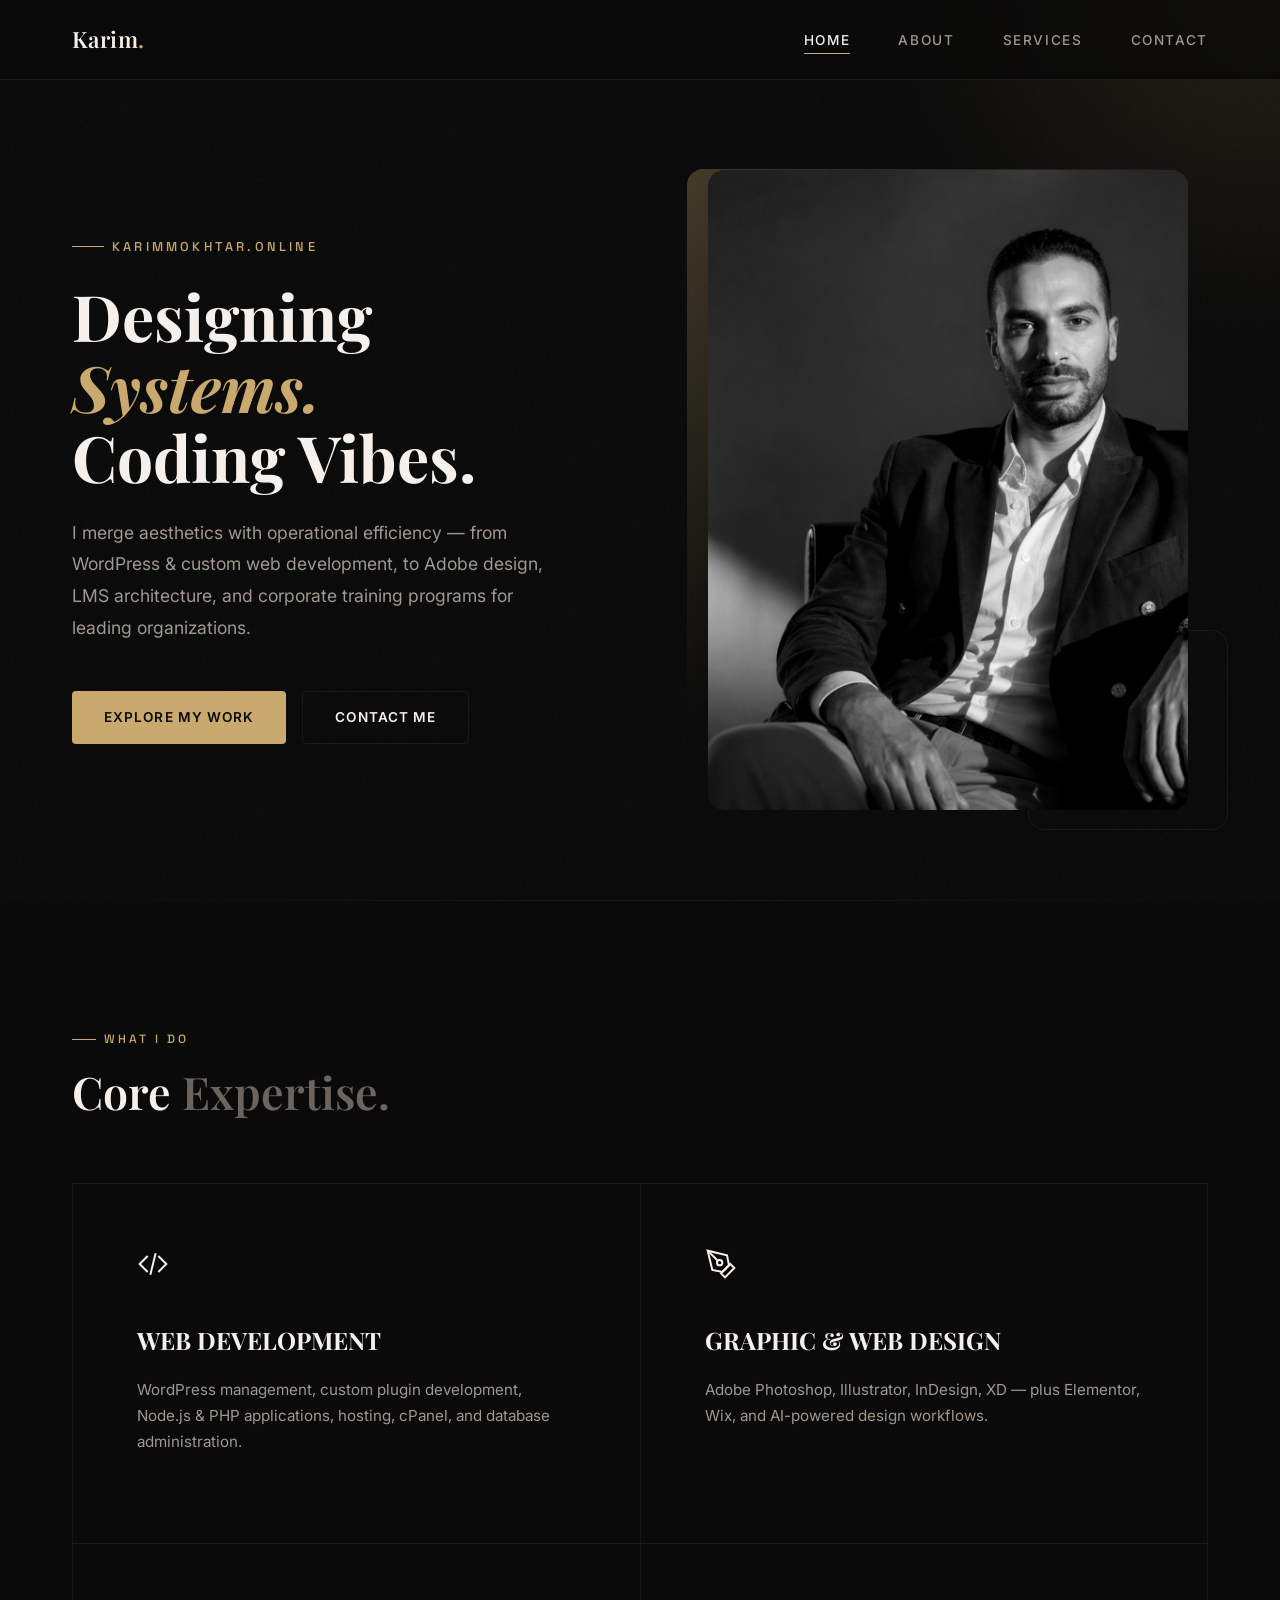
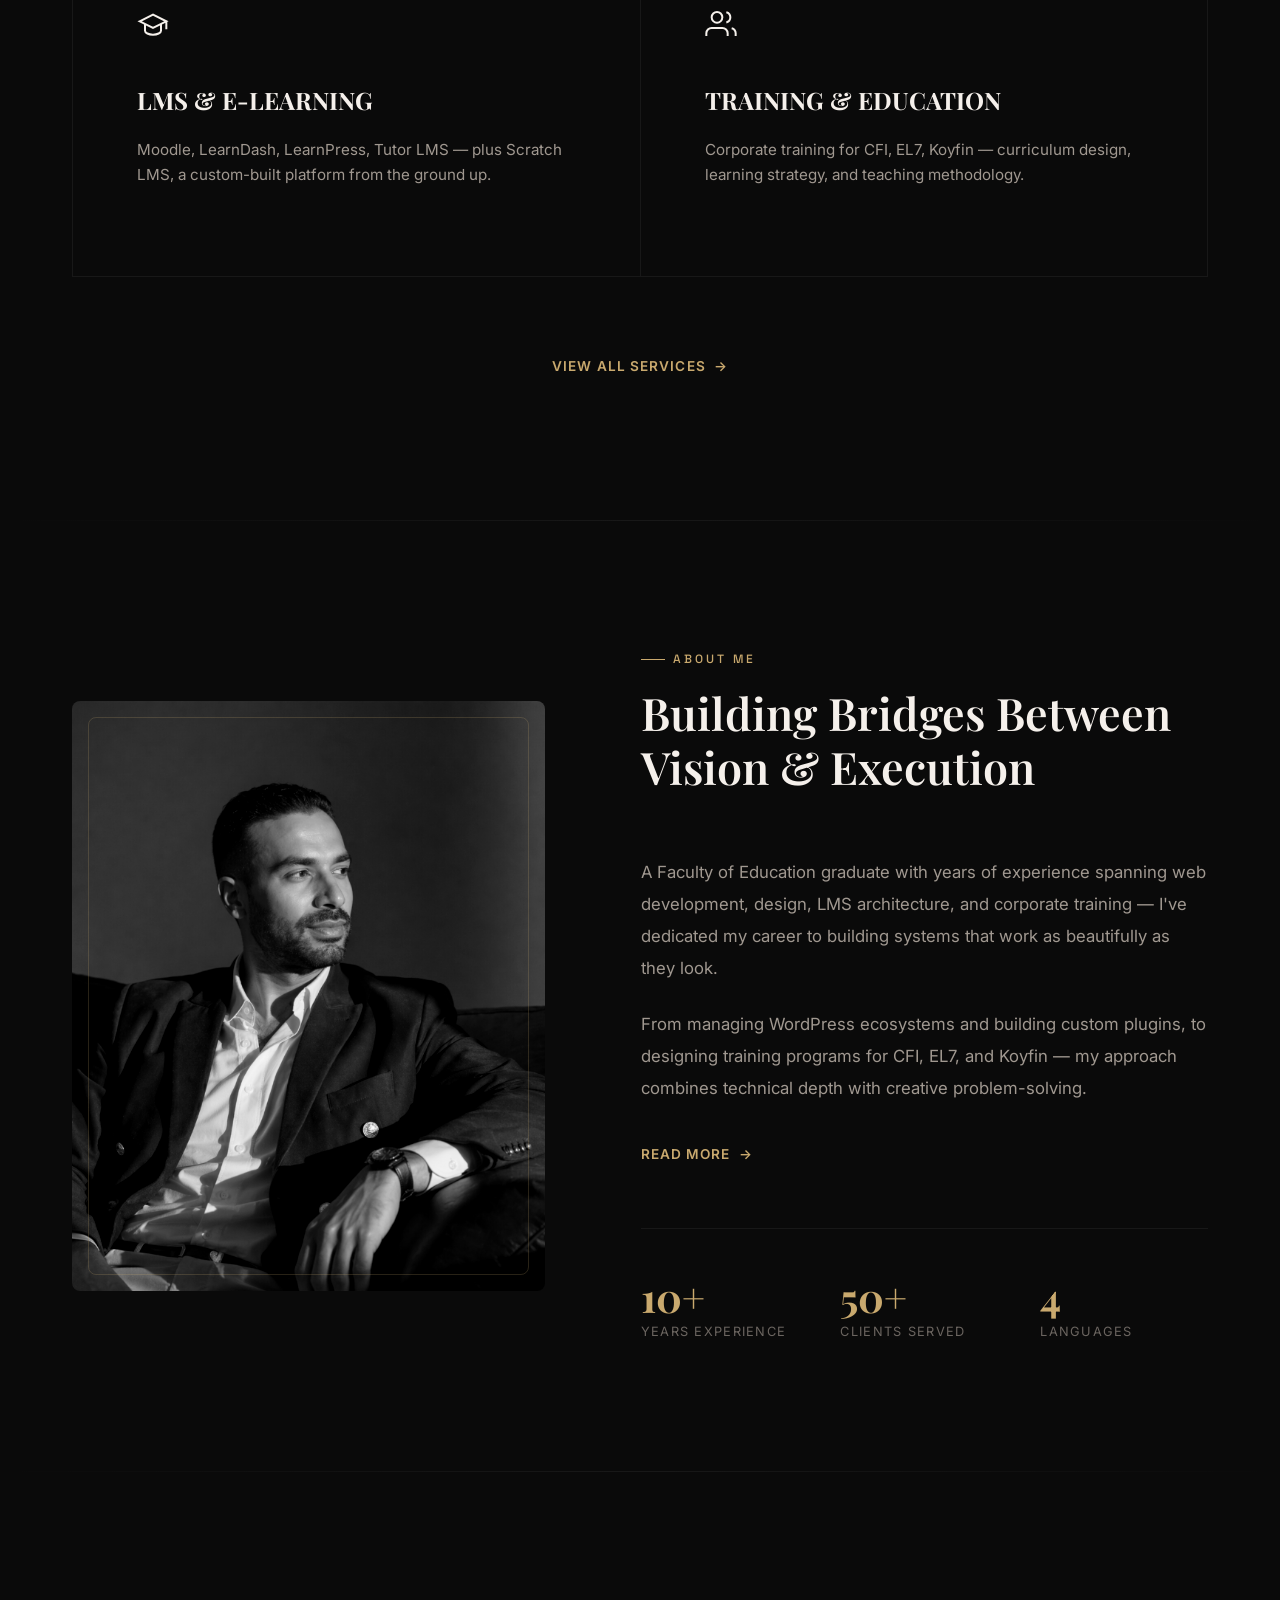
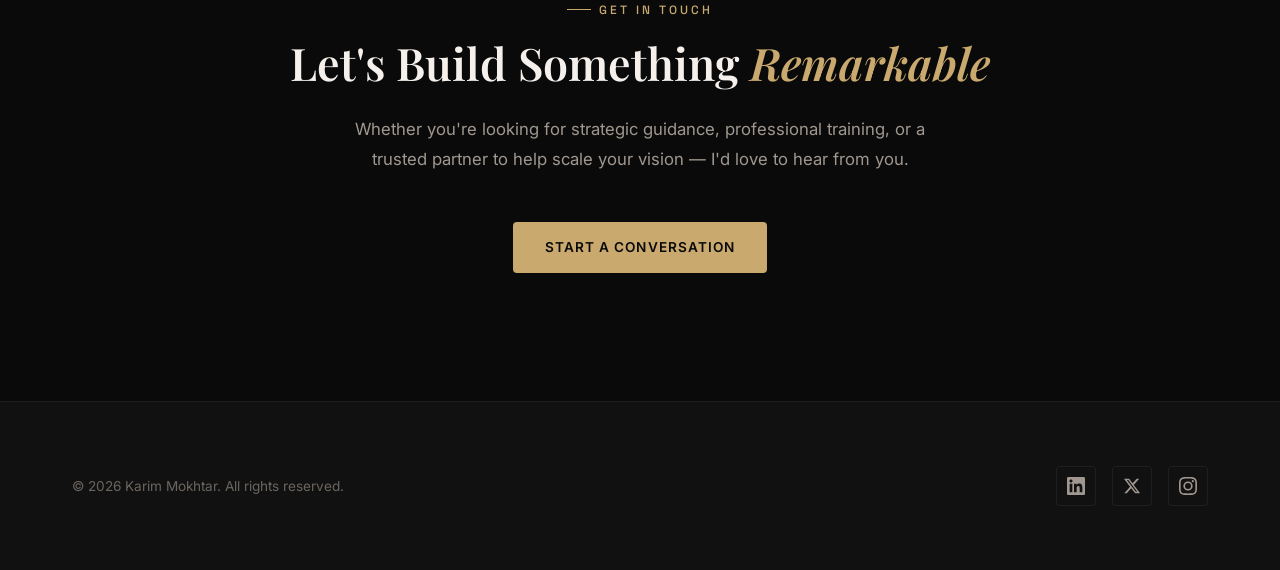
==== index.html @ b2649682 "feat: Initial site launch — karimmokhtar.online - Homepage with hero, expertise grid, about preview," ====
<!DOCTYPE html>
<html lang="en">
<head>
  <meta charset="UTF-8">
  <meta name="viewport" content="width=device-width, initial-scale=1.0">
  <title>Karim Mokhtar — Consultant & Strategist</title>
  <meta name="description" content="Karim Mokhtar — Consultant, strategist, and entrepreneur helping businesses achieve excellence through strategic advisory and professional training.">
  <meta name="author" content="Karim Mokhtar">
  <meta property="og:title" content="Karim Mokhtar — Consultant & Strategist">
  <meta property="og:description" content="Strategic advisory, consulting, and professional training for modern businesses.">
  <meta property="og:type" content="website">
  <meta property="og:url" content="https://karimmokhtar.online">
  <link rel="canonical" href="https://karimmokhtar.online">
  <link rel="stylesheet" href="assets/css/style.css">
  <link rel="icon" type="image/svg+xml" href="data:image/svg+xml,<svg xmlns='http://www.w3.org/2000/svg' viewBox='0 0 100 100'><text y='.9em' font-size='90'>K</text></svg>">
</head>
<body>
  <!-- ============ HEADER ============ -->
  <header class="site-header" id="site-header">
    <div class="header-inner">
      <a href="index.html" class="logo">Karim<span>.</span></a>
      <nav>
        <ul class="nav-links" id="nav-links">
          <li><a href="index.html" class="active">Home</a></li>
          <li><a href="about.html">About</a></li>
          <li><a href="services.html">Services</a></li>
          <li><a href="contact.html">Contact</a></li>
        </ul>
      </nav>
      <button class="menu-toggle" id="menu-toggle" aria-label="Toggle menu">
        <span></span><span></span><span></span>
      </button>
    </div>
  </header>

  <!-- ============ HERO ============ -->
  <section class="hero section--flush" id="hero">
    <div class="container">
      <div class="hero-grid">
        <div class="hero-content">
          <span class="hero-label">karimmokhtar.online</span>
          <h1 class="hero-title">
            Designing <span class="highlight">Systems.</span><br>
            Coding Vibes.
          </h1>
          <p class="hero-subtitle">
            I merge aesthetics with operational efficiency — from WordPress & custom web development, to Adobe design, LMS architecture, and corporate training programs for leading organizations.
          </p>
          <div class="hero-cta">
            <a href="services.html" class="btn btn--primary">Explore My Work</a>
            <a href="contact.html" class="btn btn--outline">Contact Me</a>
          </div>
        </div>
        <div class="hero-image-wrapper">
          <img src="assets/images/karim-hero.jpg" alt="Karim Mokhtar" class="hero-image" loading="eager">
        </div>
      </div>
    </div>
  </section>

  <!-- ============ SERVICES PREVIEW ============ -->
  <div class="section-divider"></div>
  <section class="section" id="services-preview">
    <div class="container">
      <div class="section-header reveal">
        <span class="section-label">What I Do</span>
        <h2 class="section-title">Core <span style="color: var(--color-text-muted);">Expertise.</span></h2>
      </div>
      <div class="services-detail-grid reveal">
        <div class="service-detail-card">
          <div class="svc-icon">
            <svg width="32" height="32" viewBox="0 0 24 24" fill="none" stroke="currentColor" stroke-width="1.5"><polyline points="16 18 22 12 16 6"/><polyline points="8 6 2 12 8 18"/><line x1="14" y1="4" x2="10" y2="20"/></svg>
          </div>
          <h3>Web Development</h3>
          <p>WordPress management, custom plugin development, Node.js & PHP applications, hosting, cPanel, and database administration.</p>
        </div>
        <div class="service-detail-card">
          <div class="svc-icon">
            <svg width="32" height="32" viewBox="0 0 24 24" fill="none" stroke="currentColor" stroke-width="1.5"><path d="M12 19l7-7 3 3-7 7-3-3z"/><path d="M18 13l-1.5-7.5L2 2l3.5 14.5L13 18l5-5z"/><path d="M2 2l7.586 7.586"/><circle cx="11" cy="11" r="2"/></svg>
          </div>
          <h3>Graphic & Web Design</h3>
          <p>Adobe Photoshop, Illustrator, InDesign, XD — plus Elementor, Wix, and AI-powered design workflows.</p>
        </div>
        <div class="service-detail-card">
          <div class="svc-icon">
            <svg width="32" height="32" viewBox="0 0 24 24" fill="none" stroke="currentColor" stroke-width="1.5"><path d="M22 10v6M2 10l10-5 10 5-10 5z"/><path d="M6 12v5c0 1.657 2.686 3 6 3s6-1.343 6-3v-5"/></svg>
          </div>
          <h3>LMS & E-Learning</h3>
          <p>Moodle, LearnDash, LearnPress, Tutor LMS — plus Scratch LMS, a custom-built platform from the ground up.</p>
        </div>
        <div class="service-detail-card">
          <div class="svc-icon">
            <svg width="32" height="32" viewBox="0 0 24 24" fill="none" stroke="currentColor" stroke-width="1.5"><path d="M17 21v-2a4 4 0 0 0-4-4H5a4 4 0 0 0-4 4v2"/><circle cx="9" cy="7" r="4"/><path d="M23 21v-2a4 4 0 0 0-3-3.87M16 3.13a4 4 0 0 1 0 7.75"/></svg>
          </div>
          <h3>Training & Education</h3>
          <p>Corporate training for CFI, EL7, Koyfin — curriculum design, learning strategy, and teaching methodology.</p>
        </div>
      </div>
      <div style="text-align: center; margin-top: var(--space-3xl);">
        <a href="services.html" class="btn btn--ghost">View All Services <span class="arrow">→</span></a>
      </div>
    </div>
  </section>

  <!-- ============ ABOUT PREVIEW ============ -->
  <div class="section-divider"></div>
  <section class="section" id="about-preview">
    <div class="container">
      <div class="about-grid">
        <div class="about-image-wrapper reveal">
          <img src="assets/images/karim-about.png" alt="Karim Mokhtar" class="about-image" loading="lazy">
        </div>
        <div class="about-text reveal">
          <div class="section-header">
            <span class="section-label">About Me</span>
            <h2 class="section-title">Building Bridges Between Vision & Execution</h2>
          </div>
          <p>A Faculty of Education graduate with years of experience spanning web development, design, LMS architecture, and corporate training — I've dedicated my career to building systems that work as beautifully as they look.</p>
          <p>From managing WordPress ecosystems and building custom plugins, to designing training programs for CFI, EL7, and Koyfin — my approach combines technical depth with creative problem-solving.</p>
          <a href="about.html" class="btn btn--ghost">Read More <span class="arrow">→</span></a>
          <div class="about-stats">
            <div class="stat-item">
              <div class="stat-number">10+</div>
              <div class="stat-text">Years Experience</div>
            </div>
            <div class="stat-item">
              <div class="stat-number">50+</div>
              <div class="stat-text">Clients Served</div>
            </div>
            <div class="stat-item">
              <div class="stat-number">4</div>
              <div class="stat-text">Languages</div>
            </div>
          </div>
        </div>
      </div>
    </div>
  </section>

  <!-- ============ CTA SECTION ============ -->
  <div class="section-divider"></div>
  <section class="section" id="cta-section" style="text-align: center;">
    <div class="container container--narrow reveal">
      <span class="section-label" style="justify-content: center;">Get in Touch</span>
      <h2 class="section-title" style="margin-bottom: var(--space-lg);">Let's Build Something <span style="color: var(--color-accent); font-style: italic;">Remarkable</span></h2>
      <p class="section-desc" style="margin: 0 auto var(--space-2xl);">Whether you're looking for strategic guidance, professional training, or a trusted partner to help scale your vision — I'd love to hear from you.</p>
      <a href="contact.html" class="btn btn--primary">Start a Conversation</a>
    </div>
  </section>

  <!-- ============ FOOTER ============ -->
  <footer class="site-footer">
    <div class="container">
      <div class="footer-inner">
        <div class="footer-copy">
          &copy; 2026 Karim Mokhtar. All rights reserved.
        </div>
        <div class="footer-socials">
          <a href="#" class="social-link" aria-label="LinkedIn">
            <svg width="18" height="18" viewBox="0 0 24 24" fill="currentColor"><path d="M20.447 20.452h-3.554v-5.569c0-1.328-.027-3.037-1.852-3.037-1.853 0-2.136 1.445-2.136 2.939v5.667H9.351V9h3.414v1.561h.046c.477-.9 1.637-1.85 3.37-1.85 3.601 0 4.267 2.37 4.267 5.455v6.286zM5.337 7.433c-1.144 0-2.063-.926-2.063-2.065 0-1.138.92-2.063 2.063-2.063 1.14 0 2.064.925 2.064 2.063 0 1.139-.925 2.065-2.064 2.065zm1.782 13.019H3.555V9h3.564v11.452zM22.225 0H1.771C.792 0 0 .774 0 1.729v20.542C0 23.227.792 24 1.771 24h20.451C23.2 24 24 23.227 24 22.271V1.729C24 .774 23.2 0 22.222 0h.003z"/></svg>
          </a>
          <a href="#" class="social-link" aria-label="Twitter">
            <svg width="18" height="18" viewBox="0 0 24 24" fill="currentColor"><path d="M18.244 2.25h3.308l-7.227 8.26 8.502 11.24H16.17l-5.214-6.817L4.99 21.75H1.68l7.73-8.835L1.254 2.25H8.08l4.713 6.231zm-1.161 17.52h1.833L7.084 4.126H5.117z"/></svg>
          </a>
          <a href="#" class="social-link" aria-label="Instagram">
            <svg width="18" height="18" viewBox="0 0 24 24" fill="currentColor"><path d="M12 2.163c3.204 0 3.584.012 4.85.07 3.252.148 4.771 1.691 4.919 4.919.058 1.265.069 1.645.069 4.849 0 3.205-.012 3.584-.069 4.849-.149 3.225-1.664 4.771-4.919 4.919-1.266.058-1.644.07-4.85.07-3.204 0-3.584-.012-4.849-.07-3.26-.149-4.771-1.699-4.919-4.92-.058-1.265-.07-1.644-.07-4.849 0-3.204.013-3.583.07-4.849.149-3.227 1.664-4.771 4.919-4.919 1.266-.057 1.645-.069 4.849-.069zM12 0C8.741 0 8.333.014 7.053.072 2.695.272.273 2.69.073 7.052.014 8.333 0 8.741 0 12c0 3.259.014 3.668.072 4.948.2 4.358 2.618 6.78 6.98 6.98C8.333 23.986 8.741 24 12 24c3.259 0 3.668-.014 4.948-.072 4.354-.2 6.782-2.618 6.979-6.98.059-1.28.073-1.689.073-4.948 0-3.259-.014-3.667-.072-4.947-.196-4.354-2.617-6.78-6.979-6.98C15.668.014 15.259 0 12 0zm0 5.838a6.162 6.162 0 100 12.324 6.162 6.162 0 000-12.324zM12 16a4 4 0 110-8 4 4 0 010 8zm6.406-11.845a1.44 1.44 0 100 2.881 1.44 1.44 0 000-2.881z"/></svg>
          </a>
        </div>
      </div>
    </div>
  </footer>

  <script src="assets/js/main.js"></script>
</body>
</html>
---- assets/css/style.css ----
/* ============================================
   KARIM MOKHTAR — Personal Brand Design System
   ============================================ */

@import url('https://fonts.googleapis.com/css2?family=Playfair+Display:ital,wght@0,400;0,500;0,600;0,700;1,400;1,500&family=Inter:wght@300;400;500;600;700&family=Space+Grotesk:wght@300;400;500;600;700&display=swap');

/* --- CSS Custom Properties --- */
:root {
  /* Colors */
  --color-bg-primary: #0a0a0a;
  --color-bg-secondary: #111111;
  --color-bg-tertiary: #1a1a1a;
  --color-bg-card: rgba(255, 255, 255, 0.03);
  --color-bg-card-hover: rgba(255, 255, 255, 0.06);
  --color-surface: #141414;

  --color-text-primary: #f5f0eb;
  --color-text-secondary: #a09890;
  --color-text-muted: #6b6560;
  --color-text-accent: #c9a96e;

  --color-accent: #c9a96e;
  --color-accent-light: #dfc291;
  --color-accent-dark: #a8884d;
  --color-accent-glow: rgba(201, 169, 110, 0.15);

  --color-border: rgba(255, 255, 255, 0.06);
  --color-border-hover: rgba(201, 169, 110, 0.3);
  --color-divider: rgba(255, 255, 255, 0.04);

  /* Typography */
  --font-display: 'Playfair Display', Georgia, serif;
  --font-body: 'Inter', -apple-system, sans-serif;
  --font-mono: 'Space Grotesk', monospace;

  /* Spacing */
  --space-xs: 0.25rem;
  --space-sm: 0.5rem;
  --space-md: 1rem;
  --space-lg: 1.5rem;
  --space-xl: 2rem;
  --space-2xl: 3rem;
  --space-3xl: 4rem;
  --space-4xl: 6rem;
  --space-5xl: 8rem;

  /* Layout */
  --max-width: 1200px;
  --max-width-narrow: 800px;
  --header-height: 80px;

  /* Effects */
  --radius-sm: 4px;
  --radius-md: 8px;
  --radius-lg: 16px;
  --radius-xl: 24px;

  --shadow-sm: 0 2px 8px rgba(0,0,0,0.3);
  --shadow-md: 0 4px 24px rgba(0,0,0,0.4);
  --shadow-lg: 0 8px 48px rgba(0,0,0,0.5);
  --shadow-glow: 0 0 40px rgba(201, 169, 110, 0.08);

  --transition-fast: 0.2s cubic-bezier(0.4, 0, 0.2, 1);
  --transition-base: 0.3s cubic-bezier(0.4, 0, 0.2, 1);
  --transition-slow: 0.5s cubic-bezier(0.4, 0, 0.2, 1);
  --transition-spring: 0.6s cubic-bezier(0.34, 1.56, 0.64, 1);
}

/* --- Reset & Base --- */
*, *::before, *::after {
  margin: 0; padding: 0;
  box-sizing: border-box;
}

html {
  scroll-behavior: smooth;
  font-size: 16px;
  -webkit-font-smoothing: antialiased;
  -moz-osx-font-smoothing: grayscale;
}

body {
  font-family: var(--font-body);
  background-color: var(--color-bg-primary);
  color: var(--color-text-primary);
  line-height: 1.7;
  overflow-x: hidden;
}

::selection {
  background: var(--color-accent);
  color: var(--color-bg-primary);
}

a {
  color: var(--color-text-accent);
  text-decoration: none;
  transition: color var(--transition-fast);
}
a:hover { color: var(--color-accent-light); }

img { max-width: 100%; display: block; }

/* --- Utility Classes --- */
.container {
  width: 100%;
  max-width: var(--max-width);
  margin: 0 auto;
  padding: 0 var(--space-xl);
}

.container--narrow {
  max-width: var(--max-width-narrow);
}

.section {
  padding: var(--space-5xl) 0;
  position: relative;
}

.section--flush { padding: 0; }

.text-accent { color: var(--color-text-accent); }
.text-muted { color: var(--color-text-muted); }
.text-secondary { color: var(--color-text-secondary); }

/* --- Background Noise Texture --- */
body::before {
  content: '';
  position: fixed;
  inset: 0;
  background-image: url("data:image/svg+xml,%3Csvg viewBox='0 0 256 256' xmlns='http://www.w3.org/2000/svg'%3E%3Cfilter id='noise'%3E%3CfeTurbulence type='fractalNoise' baseFrequency='0.9' numOctaves='4' stitchTiles='stitch'/%3E%3C/filter%3E%3Crect width='100%25' height='100%25' filter='url(%23noise)' opacity='0.02'/%3E%3C/svg%3E");
  pointer-events: none;
  z-index: 0;
}

/* --- Header / Navigation --- */
.site-header {
  position: fixed;
  top: 0; left: 0; right: 0;
  height: var(--header-height);
  z-index: 1000;
  backdrop-filter: blur(20px) saturate(180%);
  -webkit-backdrop-filter: blur(20px) saturate(180%);
  background: rgba(10, 10, 10, 0.85);
  border-bottom: 1px solid var(--color-border);
  transition: all var(--transition-base);
}

.site-header.scrolled {
  background: rgba(10, 10, 10, 0.95);
  box-shadow: var(--shadow-sm);
}

.header-inner {
  display: flex;
  align-items: center;
  justify-content: space-between;
  height: 100%;
  max-width: var(--max-width);
  margin: 0 auto;
  padding: 0 var(--space-xl);
}

.logo {
  font-family: var(--font-display);
  font-size: 1.4rem;
  font-weight: 600;
  color: var(--color-text-primary);
  letter-spacing: 0.02em;
  transition: color var(--transition-fast);
}
.logo span { color: var(--color-accent); }
.logo:hover { color: var(--color-accent-light); }

.nav-links {
  display: flex;
  align-items: center;
  gap: var(--space-2xl);
  list-style: none;
}

.nav-links a {
  font-family: var(--font-body);
  font-size: 0.85rem;
  font-weight: 500;
  color: var(--color-text-secondary);
  text-transform: uppercase;
  letter-spacing: 0.12em;
  position: relative;
  padding: var(--space-xs) 0;
  transition: color var(--transition-fast);
}

.nav-links a::after {
  content: '';
  position: absolute;
  bottom: -2px; left: 0;
  width: 0; height: 1px;
  background: var(--color-accent);
  transition: width var(--transition-base);
}

.nav-links a:hover,
.nav-links a.active {
  color: var(--color-text-primary);
}
.nav-links a:hover::after,
.nav-links a.active::after {
  width: 100%;
}

/* Mobile Menu Toggle */
.menu-toggle {
  display: none;
  flex-direction: column;
  gap: 5px;
  background: none;
  border: none;
  cursor: pointer;
  padding: 4px;
  z-index: 1001;
}
.menu-toggle span {
  display: block;
  width: 24px; height: 2px;
  background: var(--color-text-primary);
  transition: all var(--transition-base);
}
.menu-toggle.active span:nth-child(1) {
  transform: rotate(45deg) translate(5px, 5px);
}
.menu-toggle.active span:nth-child(2) { opacity: 0; }
.menu-toggle.active span:nth-child(3) {
  transform: rotate(-45deg) translate(5px, -5px);
}

/* --- Hero Section --- */
.hero {
  min-height: 100vh;
  display: flex;
  align-items: center;
  padding-top: var(--header-height);
  position: relative;
  overflow: hidden;
}

.hero::before {
  content: '';
  position: absolute;
  top: -50%; right: -30%;
  width: 800px; height: 800px;
  background: radial-gradient(circle, var(--color-accent-glow) 0%, transparent 70%);
  pointer-events: none;
  animation: heroGlow 8s ease-in-out infinite alternate;
}

@keyframes heroGlow {
  0% { opacity: 0.3; transform: translate(0, 0) scale(1); }
  100% { opacity: 0.6; transform: translate(-40px, 30px) scale(1.1); }
}

.hero-grid {
  display: grid;
  grid-template-columns: 1fr 1fr;
  gap: var(--space-4xl);
  align-items: center;
  width: 100%;
}

.hero-content {
  position: relative;
  z-index: 2;
}

.hero-label {
  font-family: var(--font-mono);
  font-size: 0.8rem;
  font-weight: 500;
  color: var(--color-accent);
  text-transform: uppercase;
  letter-spacing: 0.25em;
  margin-bottom: var(--space-lg);
  display: flex;
  align-items: center;
  gap: var(--space-sm);
}

.hero-label::before {
  content: '';
  width: 32px; height: 1px;
  background: var(--color-accent);
}

.hero-title {
  font-family: var(--font-display);
  font-size: clamp(2.8rem, 5vw, 4.5rem);
  font-weight: 700;
  line-height: 1.1;
  margin-bottom: var(--space-lg);
  color: var(--color-text-primary);
}

.hero-title .highlight {
  color: var(--color-accent);
  font-style: italic;
}

.hero-subtitle {
  font-size: 1.1rem;
  color: var(--color-text-secondary);
  line-height: 1.8;
  margin-bottom: var(--space-2xl);
  max-width: 500px;
}

.hero-cta {
  display: flex;
  gap: var(--space-md);
  flex-wrap: wrap;
}

.hero-image-wrapper {
  position: relative;
  display: flex;
  justify-content: center;
  align-items: center;
}

.hero-image {
  width: 100%;
  max-width: 480px;
  aspect-ratio: 3/4;
  object-fit: cover;
  object-position: center top;
  border-radius: var(--radius-lg);
  filter: grayscale(100%) contrast(1.05);
  transition: filter var(--transition-slow);
  position: relative;
  z-index: 2;
}

.hero-image-wrapper::before {
  content: '';
  position: absolute;
  inset: -1px;
  max-width: 482px;
  aspect-ratio: 3/4;
  border-radius: var(--radius-lg);
  background: linear-gradient(135deg, var(--color-accent) 0%, transparent 50%);
  opacity: 0.3;
  z-index: 1;
}

.hero-image-wrapper::after {
  content: '';
  position: absolute;
  bottom: -20px; right: -20px;
  width: 200px; height: 200px;
  border: 1px solid var(--color-border);
  border-radius: var(--radius-lg);
  z-index: 0;
}

/* --- Buttons --- */
.btn {
  display: inline-flex;
  align-items: center;
  gap: var(--space-sm);
  padding: 14px 32px;
  font-family: var(--font-body);
  font-size: 0.85rem;
  font-weight: 600;
  letter-spacing: 0.08em;
  text-transform: uppercase;
  border: none;
  border-radius: var(--radius-sm);
  cursor: pointer;
  transition: all var(--transition-base);
  position: relative;
  overflow: hidden;
}

.btn--primary {
  background: var(--color-accent);
  color: var(--color-bg-primary);
}
.btn--primary:hover {
  background: var(--color-accent-light);
  color: var(--color-bg-primary);
  transform: translateY(-2px);
  box-shadow: 0 8px 24px rgba(201, 169, 110, 0.25);
}

.btn--outline {
  background: transparent;
  color: var(--color-text-primary);
  border: 1px solid var(--color-border);
}
.btn--outline:hover {
  border-color: var(--color-accent);
  color: var(--color-accent);
  transform: translateY(-2px);
}

.btn--ghost {
  background: transparent;
  color: var(--color-accent);
  padding: 14px 0;
}
.btn--ghost:hover { color: var(--color-accent-light); }
.btn--ghost .arrow {
  transition: transform var(--transition-fast);
}
.btn--ghost:hover .arrow { transform: translateX(4px); }

/* --- Section Headers --- */
.section-header {
  margin-bottom: var(--space-3xl);
}

.section-label {
  font-family: var(--font-mono);
  font-size: 0.75rem;
  font-weight: 500;
  color: var(--color-accent);
  text-transform: uppercase;
  letter-spacing: 0.25em;
  margin-bottom: var(--space-md);
  display: flex;
  align-items: center;
  gap: var(--space-sm);
}

.section-label::before {
  content: '';
  width: 24px; height: 1px;
  background: var(--color-accent);
}

.section-title {
  font-family: var(--font-display);
  font-size: clamp(2rem, 3.5vw, 3rem);
  font-weight: 600;
  line-height: 1.2;
  color: var(--color-text-primary);
  margin-bottom: var(--space-md);
}

.section-desc {
  font-size: 1.05rem;
  color: var(--color-text-secondary);
  max-width: 600px;
  line-height: 1.8;
}

/* --- About Section --- */
.about-grid {
  display: grid;
  grid-template-columns: 1fr 1.2fr;
  gap: var(--space-4xl);
  align-items: center;
}

.about-image-wrapper {
  position: relative;
}

.about-image {
  width: 100%;
  aspect-ratio: 4/5;
  object-fit: cover;
  object-position: center top;
  border-radius: var(--radius-md);
  filter: grayscale(100%) contrast(1.05);
}

.about-image-wrapper::after {
  content: '';
  position: absolute;
  inset: 16px;
  border: 1px solid var(--color-accent);
  border-radius: var(--radius-md);
  opacity: 0.2;
  pointer-events: none;
}

.about-text p {
  font-size: 1.05rem;
  color: var(--color-text-secondary);
  margin-bottom: var(--space-lg);
  line-height: 1.9;
}

.about-stats {
  display: grid;
  grid-template-columns: repeat(3, 1fr);
  gap: var(--space-xl);
  margin-top: var(--space-2xl);
  padding-top: var(--space-2xl);
  border-top: 1px solid var(--color-border);
}

.stat-item {}
.stat-number {
  font-family: var(--font-display);
  font-size: 2.5rem;
  font-weight: 700;
  color: var(--color-accent);
  line-height: 1;
  margin-bottom: var(--space-xs);
}

.stat-text {
  font-size: 0.8rem;
  color: var(--color-text-muted);
  text-transform: uppercase;
  letter-spacing: 0.1em;
}

/* --- Services / Expertise Cards --- */
.services-grid {
  display: grid;
  grid-template-columns: repeat(3, 1fr);
  gap: var(--space-xl);
}

.service-card {
  background: var(--color-bg-card);
  border: 1px solid var(--color-border);
  border-radius: var(--radius-md);
  padding: var(--space-2xl);
  transition: all var(--transition-base);
  position: relative;
  overflow: hidden;
}

.service-card::before {
  content: '';
  position: absolute;
  top: 0; left: 0;
  width: 100%; height: 2px;
  background: linear-gradient(90deg, var(--color-accent), transparent);
  opacity: 0;
  transition: opacity var(--transition-base);
}

.service-card:hover {
  background: var(--color-bg-card-hover);
  border-color: var(--color-border-hover);
  transform: translateY(-4px);
  box-shadow: var(--shadow-glow);
}

.service-card:hover::before { opacity: 1; }

.service-icon {
  width: 48px; height: 48px;
  display: flex;
  align-items: center;
  justify-content: center;
  background: var(--color-accent-glow);
  border-radius: var(--radius-sm);
  margin-bottom: var(--space-lg);
  color: var(--color-accent);
  font-size: 1.4rem;
}

.service-card h3 {
  font-family: var(--font-display);
  font-size: 1.3rem;
  font-weight: 600;
  color: var(--color-text-primary);
  margin-bottom: var(--space-md);
}

.service-card p {
  font-size: 0.95rem;
  color: var(--color-text-secondary);
  line-height: 1.7;
}

/* --- Experience Timeline --- */
.timeline {
  position: relative;
  padding-left: var(--space-3xl);
}

.timeline::before {
  content: '';
  position: absolute;
  left: 0; top: 0;
  width: 1px; height: 100%;
  background: linear-gradient(180deg, var(--color-accent), var(--color-border), transparent);
}

.timeline-item {
  position: relative;
  padding-bottom: var(--space-3xl);
}

.timeline-item::before {
  content: '';
  position: absolute;
  left: calc(-1 * var(--space-3xl) - 4px);
  top: 8px;
  width: 9px; height: 9px;
  background: var(--color-accent);
  border-radius: 50%;
  box-shadow: 0 0 0 4px var(--color-bg-primary), 0 0 0 5px var(--color-accent);
}

.timeline-date {
  font-family: var(--font-mono);
  font-size: 0.8rem;
  color: var(--color-accent);
  letter-spacing: 0.1em;
  margin-bottom: var(--space-sm);
}

.timeline-item h3 {
  font-family: var(--font-display);
  font-size: 1.3rem;
  font-weight: 600;
  margin-bottom: var(--space-xs);
}

.timeline-item h4 {
  font-size: 0.9rem;
  color: var(--color-text-muted);
  font-weight: 400;
  margin-bottom: var(--space-md);
}

.timeline-item p {
  font-size: 0.95rem;
  color: var(--color-text-secondary);
  line-height: 1.8;
}

/* --- Contact Section --- */
.contact-grid {
  display: grid;
  grid-template-columns: 1fr 1fr;
  gap: var(--space-4xl);
}

.contact-info h3 {
  font-family: var(--font-display);
  font-size: 1.8rem;
  font-weight: 600;
  margin-bottom: var(--space-lg);
}

.contact-info p {
  color: var(--color-text-secondary);
  margin-bottom: var(--space-2xl);
  line-height: 1.8;
}

.contact-links {
  display: flex;
  flex-direction: column;
  gap: var(--space-lg);
}

.contact-link {
  display: flex;
  align-items: center;
  gap: var(--space-md);
  color: var(--color-text-secondary);
  transition: all var(--transition-fast);
  font-size: 0.95rem;
}

.contact-link:hover {
  color: var(--color-accent);
  transform: translateX(4px);
}

.contact-link-icon {
  width: 40px; height: 40px;
  display: flex;
  align-items: center;
  justify-content: center;
  background: var(--color-bg-card);
  border: 1px solid var(--color-border);
  border-radius: var(--radius-sm);
  color: var(--color-accent);
  flex-shrink: 0;
}

/* Contact Form */
.contact-form {
  display: flex;
  flex-direction: column;
  gap: var(--space-lg);
}

.form-group { position: relative; }

.form-group label {
  display: block;
  font-size: 0.8rem;
  font-weight: 500;
  color: var(--color-text-muted);
  text-transform: uppercase;
  letter-spacing: 0.1em;
  margin-bottom: var(--space-sm);
}

.form-group input,
.form-group textarea {
  width: 100%;
  padding: 14px 16px;
  font-family: var(--font-body);
  font-size: 0.95rem;
  color: var(--color-text-primary);
  background: var(--color-bg-card);
  border: 1px solid var(--color-border);
  border-radius: var(--radius-sm);
  outline: none;
  transition: all var(--transition-fast);
}

.form-group input:focus,
.form-group textarea:focus {
  border-color: var(--color-accent);
  box-shadow: 0 0 0 3px var(--color-accent-glow);
}

.form-group textarea {
  resize: vertical;
  min-height: 140px;
}

/* --- Footer --- */
.site-footer {
  padding: var(--space-3xl) 0;
  border-top: 1px solid var(--color-border);
  background: var(--color-bg-secondary);
}

.footer-inner {
  display: flex;
  justify-content: space-between;
  align-items: center;
}

.footer-copy {
  font-size: 0.85rem;
  color: var(--color-text-muted);
}

.footer-socials {
  display: flex;
  gap: var(--space-md);
}

.social-link {
  width: 40px; height: 40px;
  display: flex;
  align-items: center;
  justify-content: center;
  border: 1px solid var(--color-border);
  border-radius: var(--radius-sm);
  color: var(--color-text-secondary);
  transition: all var(--transition-fast);
  font-size: 1rem;
}

.social-link:hover {
  border-color: var(--color-accent);
  color: var(--color-accent);
  transform: translateY(-2px);
  box-shadow: var(--shadow-glow);
}

/* --- Scroll Reveal Animation --- */
.reveal {
  opacity: 0;
  transform: translateY(30px);
  transition: opacity 0.8s ease, transform 0.8s ease;
}
.reveal.visible {
  opacity: 1;
  transform: translateY(0);
}

/* --- Divider --- */
.section-divider {
  width: 100%;
  height: 1px;
  background: linear-gradient(90deg, transparent, var(--color-border), transparent);
}

/* --- Custom Scrollbar --- */
::-webkit-scrollbar { width: 6px; }
::-webkit-scrollbar-track { background: var(--color-bg-primary); }
::-webkit-scrollbar-thumb { background: #333; border-radius: 3px; }
::-webkit-scrollbar-thumb:hover { background: var(--color-accent); }

/* --- Marquee Divider --- */
.marquee-wrap {
  width: 100%;
  background: var(--color-text-primary);
  color: var(--color-bg-primary);
  padding: 14px 0;
  overflow: hidden;
  border-top: 1px solid var(--color-border);
  border-bottom: 1px solid var(--color-border);
}

.marquee-track {
  display: flex;
  white-space: nowrap;
  overflow: hidden;
}

.marquee-content {
  display: flex;
  align-items: center;
  animation: marqueeScroll 20s linear infinite;
  font-family: var(--font-display);
  font-size: 1.1rem;
  font-weight: 700;
  text-transform: uppercase;
  letter-spacing: 0.15em;
}

.marquee-content span {
  margin: 0 var(--space-xl);
}

.marquee-dot {
  opacity: 0.4;
}

@keyframes marqueeScroll {
  0% { transform: translateX(0); }
  100% { transform: translateX(-50%); }
}

/* --- Services Detail Grid (2×2 with invert hover) --- */
.services-detail-grid {
  display: grid;
  grid-template-columns: repeat(2, 1fr);
  border-top: 1px solid var(--color-border);
  border-left: 1px solid var(--color-border);
}

.service-detail-card {
  padding: var(--space-3xl);
  border-right: 1px solid var(--color-border);
  border-bottom: 1px solid var(--color-border);
  transition: all 0.4s ease;
  position: relative;
}

.service-detail-card:hover {
  background: var(--color-text-primary);
  color: var(--color-bg-primary);
}

.service-detail-card:hover .svc-icon {
  color: var(--color-bg-primary);
}

.service-detail-card:hover p,
.service-detail-card:hover .svc-list li {
  color: rgba(10, 10, 10, 0.6);
}

.svc-icon {
  color: var(--color-text-primary);
  margin-bottom: var(--space-xl);
  transition: color 0.4s ease;
}

.service-detail-card h3 {
  font-family: var(--font-display);
  font-size: 1.5rem;
  font-weight: 700;
  text-transform: uppercase;
  margin-bottom: var(--space-md);
}

.service-detail-card p {
  font-size: 0.95rem;
  color: var(--color-text-secondary);
  line-height: 1.7;
  margin-bottom: var(--space-lg);
  transition: color 0.4s ease;
}

.svc-list {
  list-style: none;
  padding: 0;
  display: flex;
  flex-direction: column;
  gap: var(--space-sm);
}

.svc-list li {
  font-size: 0.85rem;
  color: var(--color-text-muted);
  padding-left: var(--space-lg);
  position: relative;
  transition: color 0.4s ease;
}

.svc-list li::before {
  content: '→';
  position: absolute;
  left: 0;
  color: var(--color-accent);
}

.service-detail-card:hover .svc-list li::before {
  color: var(--color-bg-primary);
}

/* --- Process Grid --- */
.process-grid {
  display: grid;
  grid-template-columns: repeat(4, 1fr);
  gap: var(--space-xl);
  margin-top: var(--space-3xl);
}

.process-step {
  text-align: center;
  padding: var(--space-xl);
  position: relative;
}

.process-step::after {
  content: '';
  position: absolute;
  top: 32px;
  right: -12px;
  width: 24px;
  height: 1px;
  background: var(--color-border);
}

.process-step:last-child::after {
  display: none;
}

.process-num {
  font-family: var(--font-display);
  font-size: 3rem;
  font-weight: 700;
  color: var(--color-accent);
  opacity: 0.3;
  line-height: 1;
  margin-bottom: var(--space-md);
}

.process-step h4 {
  font-family: var(--font-display);
  font-size: 1.1rem;
  font-weight: 600;
  margin-bottom: var(--space-sm);
  color: var(--color-text-primary);
}

.process-step p {
  font-size: 0.85rem;
  color: var(--color-text-secondary);
  line-height: 1.7;
}

/* --- Full Service Sections --- */
.svc-full-header {
  margin-bottom: var(--space-2xl);
}

.svc-full-grid {
  display: grid;
  grid-template-columns: repeat(2, 1fr);
  gap: var(--space-lg);
}

.svc-full-grid--3 {
  grid-template-columns: repeat(3, 1fr);
}

.svc-full-card {
  background: var(--color-bg-card);
  border: 1px solid var(--color-border);
  border-radius: var(--radius-md);
  padding: var(--space-xl) var(--space-xl);
  transition: all var(--transition-base);
  position: relative;
}

.svc-full-card:hover {
  border-color: var(--color-border-hover);
  background: var(--color-bg-card-hover);
  transform: translateY(-3px);
  box-shadow: var(--shadow-glow);
}

.svc-full-card h4 {
  font-family: var(--font-display);
  font-size: 1.15rem;
  font-weight: 600;
  color: var(--color-text-primary);
  margin-bottom: var(--space-sm);
}

.svc-full-card p {
  font-size: 0.9rem;
  color: var(--color-text-secondary);
  line-height: 1.8;
}

.svc-full-card strong {
  color: var(--color-text-primary);
  font-weight: 600;
}

.svc-full-card--highlight {
  border-color: rgba(201, 169, 110, 0.15);
  background: rgba(201, 169, 110, 0.03);
}

.svc-full-card--highlight:hover {
  border-color: var(--color-accent);
  background: rgba(201, 169, 110, 0.06);
}

.client-badge {
  display: inline-block;
  font-family: var(--font-mono);
  font-size: 0.65rem;
  font-weight: 600;
  text-transform: uppercase;
  letter-spacing: 0.15em;
  color: var(--color-accent);
  background: var(--color-accent-glow);
  padding: 4px 10px;
  border-radius: var(--radius-sm);
  margin-bottom: var(--space-md);
}

/* --- Skills Grid --- */
.skills-grid {
  display: grid;
  grid-template-columns: repeat(2, 1fr);
  gap: var(--space-xl);
}

.skill-group {
  background: var(--color-bg-card);
  border: 1px solid var(--color-border);
  border-radius: var(--radius-md);
  padding: var(--space-xl);
}

.skill-group h4 {
  font-family: var(--font-display);
  font-size: 1.1rem;
  font-weight: 600;
  color: var(--color-accent);
  margin-bottom: var(--space-md);
}

.skill-tags {
  display: flex;
  flex-wrap: wrap;
  gap: var(--space-sm);
}

.skill-tag {
  display: inline-block;
  font-family: var(--font-mono);
  font-size: 0.75rem;
  font-weight: 500;
  color: var(--color-text-secondary);
  background: var(--color-bg-tertiary);
  border: 1px solid var(--color-border);
  padding: 6px 14px;
  border-radius: var(--radius-sm);
  transition: all var(--transition-fast);
}

.skill-tag:hover {
  border-color: var(--color-accent);
  color: var(--color-accent);
  transform: translateY(-1px);
}

/* ============================================
   RESPONSIVE
   ============================================ */
@media (max-width: 1024px) {
  .hero-grid { grid-template-columns: 1fr; gap: var(--space-2xl); text-align: center; }
  .hero-content { order: 2; }
  .hero-image-wrapper { order: 1; justify-content: center; }
  .hero-subtitle { margin-left: auto; margin-right: auto; }
  .hero-cta { justify-content: center; }
  .hero-label { justify-content: center; }
  .about-grid { grid-template-columns: 1fr; }
  .services-grid { grid-template-columns: repeat(2, 1fr); }
  .contact-grid { grid-template-columns: 1fr; }
  .process-grid { grid-template-columns: repeat(2, 1fr); }
  .process-step::after { display: none; }
  .svc-full-grid--3 { grid-template-columns: repeat(2, 1fr); }
}

@media (max-width: 768px) {
  :root { --header-height: 64px; }
  .nav-links {
    position: fixed;
    inset: 0;
    background: rgba(10, 10, 10, 0.98);
    flex-direction: column;
    justify-content: center;
    gap: var(--space-2xl);
    transform: translateX(100%);
    transition: transform var(--transition-base);
    backdrop-filter: blur(20px);
  }
  .nav-links.open { transform: translateX(0); }
  .nav-links a { font-size: 1.1rem; }
  .menu-toggle { display: flex; }
  .services-grid { grid-template-columns: 1fr; }
  .services-detail-grid { grid-template-columns: 1fr; }
  .process-grid { grid-template-columns: 1fr; }
  .svc-full-grid { grid-template-columns: 1fr; }
  .svc-full-grid--3 { grid-template-columns: 1fr; }
  .skills-grid { grid-template-columns: 1fr; }
  .about-stats { grid-template-columns: repeat(3, 1fr); gap: var(--space-md); }
  .section { padding: var(--space-3xl) 0; }
  .hero-image { max-width: 320px; }
  .footer-inner { flex-direction: column; gap: var(--space-lg); text-align: center; }
}

@media (max-width: 480px) {
  .container { padding: 0 var(--space-md); }
  .hero-title { font-size: 2.2rem; }
  .about-stats { grid-template-columns: 1fr; text-align: center; }
}

/* --- Page Transition --- */
.page-content {
  animation: pageIn 0.6s ease forwards;
}

@keyframes pageIn {
  from { opacity: 0; transform: translateY(12px); }
  to { opacity: 1; transform: translateY(0); }
}
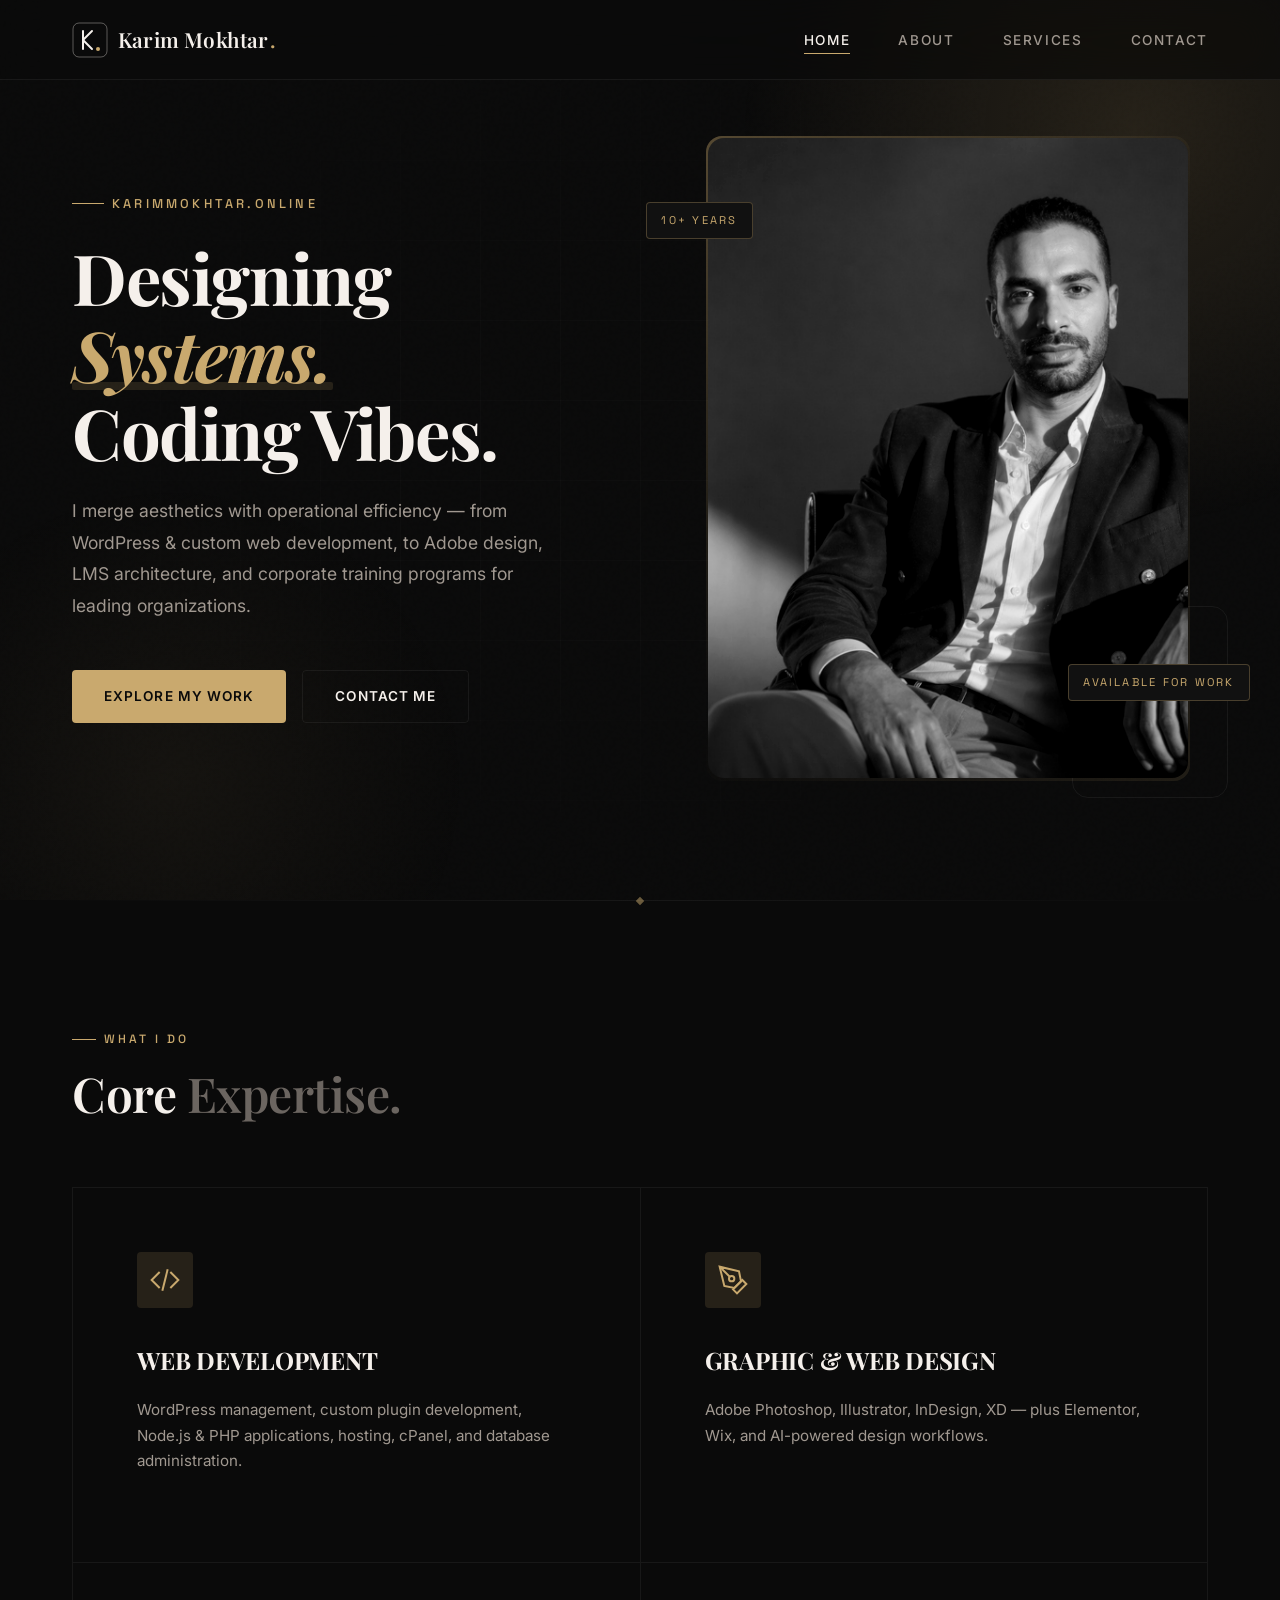
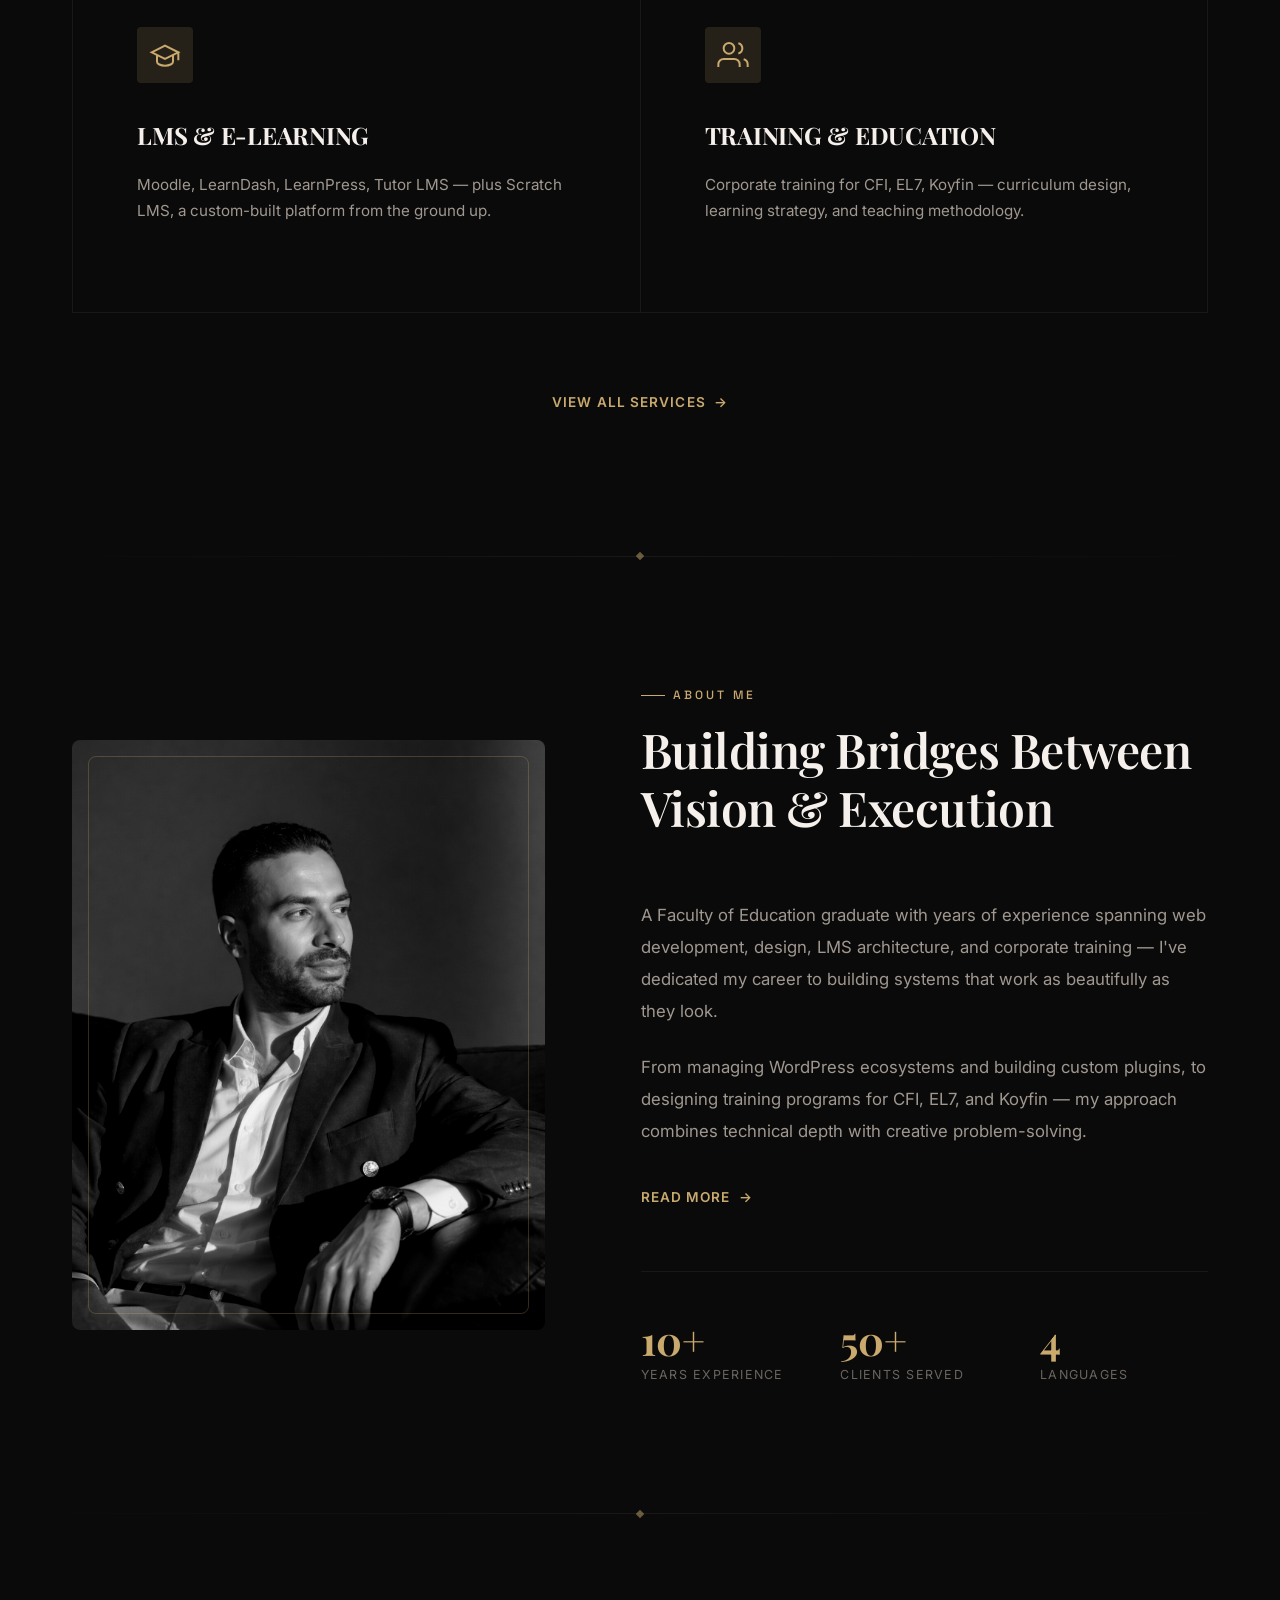
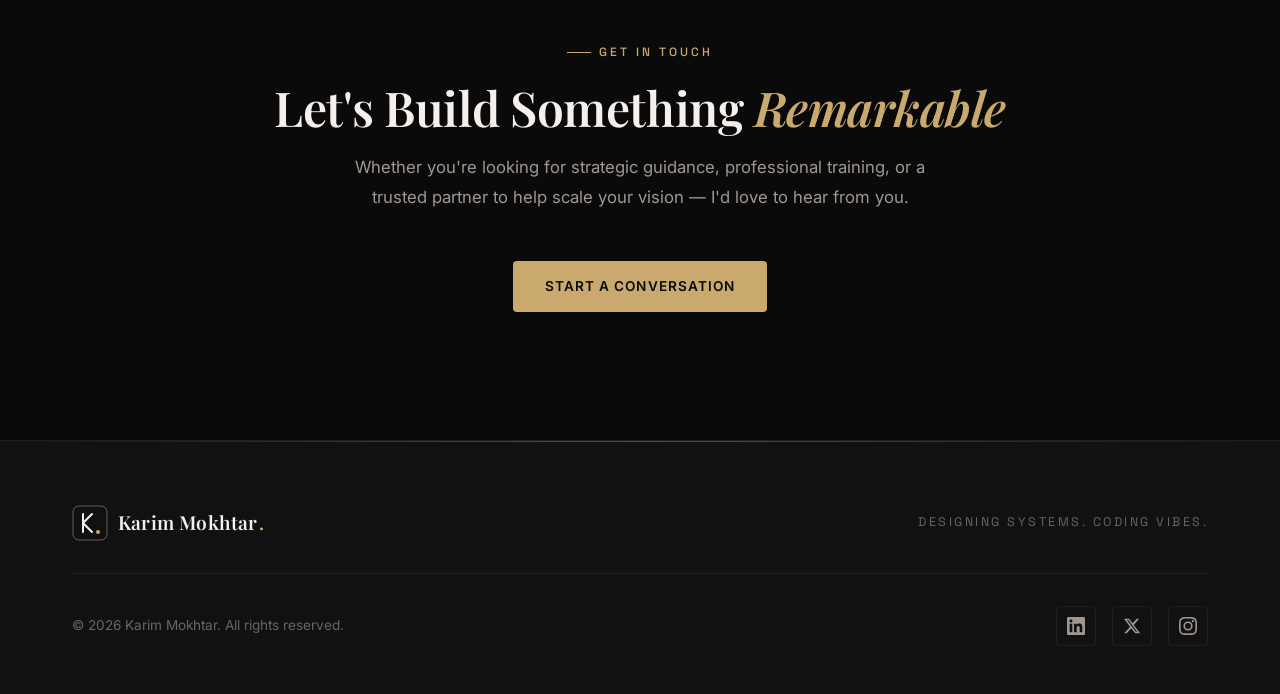
==== commit f711e9ac: "update: Sync all pages with latest content & styling updates" ====
--- a/index.html
+++ b/index.html
@@ -18,7 +18,16 @@
   <!-- ============ HEADER ============ -->
   <header class="site-header" id="site-header">
     <div class="header-inner">
-      <a href="index.html" class="logo">Karim<span>.</span></a>
+      <a href="index.html" class="logo" aria-label="Karim Mokhtar — Home">
+        <svg class="logo-mark" width="36" height="36" viewBox="0 0 36 36" xmlns="http://www.w3.org/2000/svg" aria-hidden="true">
+          <rect x="1" y="1" width="34" height="34" rx="6" fill="none" stroke="currentColor" stroke-width="1" opacity="0.35"/>
+          <path d="M11 9 L11 27" stroke="currentColor" stroke-width="2" stroke-linecap="round" fill="none"/>
+          <path d="M11 18 L20 9" stroke="currentColor" stroke-width="2" stroke-linecap="round" fill="none"/>
+          <path d="M11 18 L20 27" stroke="currentColor" stroke-width="2" stroke-linecap="round" fill="none"/>
+          <circle cx="26" cy="27" r="2" fill="#c9a96e"/>
+        </svg>
+        <span class="logo-text">Karim Mokhtar<span class="logo-dot">.</span></span>
+      </a>
       <nav>
         <ul class="nav-links" id="nav-links">
           <li><a href="index.html" class="active">Home</a></li>
@@ -27,7 +36,7 @@
           <li><a href="contact.html">Contact</a></li>
         </ul>
       </nav>
-      <button class="menu-toggle" id="menu-toggle" aria-label="Toggle menu">
+      <button type="button" class="menu-toggle" id="menu-toggle" aria-label="Toggle menu">
         <span></span><span></span><span></span>
       </button>
     </div>
@@ -52,6 +61,8 @@
           </div>
         </div>
         <div class="hero-image-wrapper">
+          <span class="hero-accent hero-accent--top">10+ Years</span>
+          <span class="hero-accent hero-accent--bottom">Available for Work</span>
           <img src="assets/images/karim-hero.jpg" alt="Karim Mokhtar" class="hero-image" loading="eager">
         </div>
       </div>
@@ -64,7 +75,7 @@
     <div class="container">
       <div class="section-header reveal">
         <span class="section-label">What I Do</span>
-        <h2 class="section-title">Core <span style="color: var(--color-text-muted);">Expertise.</span></h2>
+        <h2 class="section-title">Core <span class="text-muted">Expertise.</span></h2>
       </div>
       <div class="services-detail-grid reveal">
         <div class="service-detail-card">
@@ -96,7 +107,7 @@
           <p>Corporate training for CFI, EL7, Koyfin — curriculum design, learning strategy, and teaching methodology.</p>
         </div>
       </div>
-      <div style="text-align: center; margin-top: var(--space-3xl);">
+      <div class="center-block">
         <a href="services.html" class="btn btn--ghost">View All Services <span class="arrow">→</span></a>
       </div>
     </div>
@@ -139,11 +150,11 @@
 
   <!-- ============ CTA SECTION ============ -->
   <div class="section-divider"></div>
-  <section class="section" id="cta-section" style="text-align: center;">
+  <section class="section section--center" id="cta-section">
     <div class="container container--narrow reveal">
-      <span class="section-label" style="justify-content: center;">Get in Touch</span>
-      <h2 class="section-title" style="margin-bottom: var(--space-lg);">Let's Build Something <span style="color: var(--color-accent); font-style: italic;">Remarkable</span></h2>
-      <p class="section-desc" style="margin: 0 auto var(--space-2xl);">Whether you're looking for strategic guidance, professional training, or a trusted partner to help scale your vision — I'd love to hear from you.</p>
+      <span class="section-label section-label--center">Get in Touch</span>
+      <h2 class="section-title section-title--mb-lg">Let's Build Something <span class="text-accent-italic">Remarkable</span></h2>
+      <p class="section-desc section-desc--center">Whether you're looking for strategic guidance, professional training, or a trusted partner to help scale your vision — I'd love to hear from you.</p>
       <a href="contact.html" class="btn btn--primary">Start a Conversation</a>
     </div>
   </section>
@@ -151,6 +162,19 @@
   <!-- ============ FOOTER ============ -->
   <footer class="site-footer">
     <div class="container">
+      <div class="footer-top">
+        <a href="index.html" class="logo footer-logo" aria-label="Karim Mokhtar — Home">
+          <svg class="logo-mark" width="36" height="36" viewBox="0 0 36 36" xmlns="http://www.w3.org/2000/svg" aria-hidden="true">
+            <rect x="1" y="1" width="34" height="34" rx="6" fill="none" stroke="currentColor" stroke-width="1" opacity="0.35"/>
+            <path d="M11 9 L11 27" stroke="currentColor" stroke-width="2" stroke-linecap="round" fill="none"/>
+            <path d="M11 18 L20 9" stroke="currentColor" stroke-width="2" stroke-linecap="round" fill="none"/>
+            <path d="M11 18 L20 27" stroke="currentColor" stroke-width="2" stroke-linecap="round" fill="none"/>
+            <circle cx="26" cy="27" r="2" fill="#c9a96e"/>
+          </svg>
+          <span class="logo-text">Karim Mokhtar<span class="logo-dot">.</span></span>
+        </a>
+        <p class="footer-tagline">Designing Systems. Coding Vibes.</p>
+      </div>
       <div class="footer-inner">
         <div class="footer-copy">
           &copy; 2026 Karim Mokhtar. All rights reserved.
--- a/assets/css/style.css
+++ b/assets/css/style.css
@@ -33,21 +33,22 @@
   --font-body: 'Inter', -apple-system, sans-serif;
   --font-mono: 'Space Grotesk', monospace;
 
-  /* Spacing */
+  /* Fluid spacing — scales between mobile and desktop */
   --space-xs: 0.25rem;
   --space-sm: 0.5rem;
   --space-md: 1rem;
   --space-lg: 1.5rem;
   --space-xl: 2rem;
-  --space-2xl: 3rem;
-  --space-3xl: 4rem;
-  --space-4xl: 6rem;
-  --space-5xl: 8rem;
+  --space-2xl: clamp(2rem, 4vw, 3rem);
+  --space-3xl: clamp(2.5rem, 6vw, 4rem);
+  --space-4xl: clamp(3rem, 8vw, 6rem);
+  --space-5xl: clamp(4rem, 10vw, 8rem);
 
   /* Layout */
   --max-width: 1200px;
   --max-width-narrow: 800px;
   --header-height: 80px;
+  --container-pad: clamp(1rem, 4vw, 2rem);
 
   /* Effects */
   --radius-sm: 4px;
@@ -59,6 +60,7 @@
   --shadow-md: 0 4px 24px rgba(0,0,0,0.4);
   --shadow-lg: 0 8px 48px rgba(0,0,0,0.5);
   --shadow-glow: 0 0 40px rgba(201, 169, 110, 0.08);
+  --shadow-accent: 0 12px 40px rgba(201, 169, 110, 0.18);
 
   --transition-fast: 0.2s cubic-bezier(0.4, 0, 0.2, 1);
   --transition-base: 0.3s cubic-bezier(0.4, 0, 0.2, 1);
@@ -77,6 +79,7 @@
   font-size: 16px;
   -webkit-font-smoothing: antialiased;
   -moz-osx-font-smoothing: grayscale;
+  -webkit-tap-highlight-color: transparent;
 }
 
 body {
@@ -85,6 +88,12 @@
   color: var(--color-text-primary);
   line-height: 1.7;
   overflow-x: hidden;
+  min-height: 100vh;
+}
+
+body.menu-open {
+  overflow: hidden;
+  touch-action: none;
 }
 
 ::selection {
@@ -106,7 +115,8 @@
   width: 100%;
   max-width: var(--max-width);
   margin: 0 auto;
-  padding: 0 var(--space-xl);
+  padding: 0 var(--container-pad);
+  position: relative;
 }
 
 .container--narrow {
@@ -123,15 +133,41 @@
 .text-accent { color: var(--color-text-accent); }
 .text-muted { color: var(--color-text-muted); }
 .text-secondary { color: var(--color-text-secondary); }
-
-/* --- Background Noise Texture --- */
+.text-accent-italic { color: var(--color-accent); font-style: italic; }
+.text-center { text-align: center; }
+.center-block { text-align: center; margin-top: var(--space-3xl); }
+.section-label--center { justify-content: center; }
+.section-title--mb-lg { margin-bottom: var(--space-lg); }
+.section-desc--center { margin: 0 auto var(--space-2xl); }
+.section--center { text-align: center; }
+.section--no-bottom { padding-bottom: 0; }
+.section--small-bottom { padding-bottom: var(--space-xl); }
+
+/* --- Background Layers --- */
 body::before {
   content: '';
   position: fixed;
   inset: 0;
-  background-image: url("data:image/svg+xml,%3Csvg viewBox='0 0 256 256' xmlns='http://www.w3.org/2000/svg'%3E%3Cfilter id='noise'%3E%3CfeTurbulence type='fractalNoise' baseFrequency='0.9' numOctaves='4' stitchTiles='stitch'/%3E%3C/filter%3E%3Crect width='100%25' height='100%25' filter='url(%23noise)' opacity='0.02'/%3E%3C/svg%3E");
+  background-image: url("data:image/svg+xml,%3Csvg viewBox='0 0 256 256' xmlns='http://www.w3.org/2000/svg'%3E%3Cfilter id='noise'%3E%3CfeTurbulence type='fractalNoise' baseFrequency='0.9' numOctaves='4' stitchTiles='stitch'/%3E%3C/filter%3E%3Crect width='100%25' height='100%25' filter='url(%23noise)' opacity='0.025'/%3E%3C/svg%3E");
   pointer-events: none;
   z-index: 0;
+  opacity: 0.6;
+}
+
+/* Subtle animated grid background */
+body::after {
+  content: '';
+  position: fixed;
+  inset: 0;
+  background-image:
+    linear-gradient(var(--color-divider) 1px, transparent 1px),
+    linear-gradient(90deg, var(--color-divider) 1px, transparent 1px);
+  background-size: 80px 80px;
+  pointer-events: none;
+  z-index: 0;
+  opacity: 0.4;
+  -webkit-mask-image: radial-gradient(ellipse at center, black 30%, transparent 80%);
+  mask-image: radial-gradient(ellipse at center, black 30%, transparent 80%);
 }
 
 /* --- Header / Navigation --- */
@@ -140,16 +176,17 @@
   top: 0; left: 0; right: 0;
   height: var(--header-height);
   z-index: 1000;
+  -webkit-backdrop-filter: blur(20px) saturate(180%);
   backdrop-filter: blur(20px) saturate(180%);
-  -webkit-backdrop-filter: blur(20px) saturate(180%);
-  background: rgba(10, 10, 10, 0.85);
+  background: rgba(10, 10, 10, 0.7);
   border-bottom: 1px solid var(--color-border);
-  transition: all var(--transition-base);
+  transition: background var(--transition-base), box-shadow var(--transition-base), border-color var(--transition-base);
 }
 
 .site-header.scrolled {
-  background: rgba(10, 10, 10, 0.95);
+  background: rgba(10, 10, 10, 0.92);
   box-shadow: var(--shadow-sm);
+  border-bottom-color: rgba(201, 169, 110, 0.08);
 }
 
 .header-inner {
@@ -159,19 +196,52 @@
   height: 100%;
   max-width: var(--max-width);
   margin: 0 auto;
-  padding: 0 var(--space-xl);
+  padding: 0 var(--container-pad);
+  position: relative;
 }
 
 .logo {
+  display: inline-flex;
+  align-items: center;
+  gap: 10px;
   font-family: var(--font-display);
-  font-size: 1.4rem;
+  font-size: 1.3rem;
   font-weight: 600;
   color: var(--color-text-primary);
-  letter-spacing: 0.02em;
+  letter-spacing: 0.01em;
   transition: color var(--transition-fast);
-}
-.logo span { color: var(--color-accent); }
+  position: relative;
+  z-index: 1002;
+  line-height: 1;
+}
+
+.logo-mark {
+  flex-shrink: 0;
+  display: block;
+  transition: transform var(--transition-spring);
+}
+
+.logo:hover .logo-mark {
+  transform: rotate(-6deg) scale(1.05);
+}
+
+.logo-text {
+  font-family: var(--font-display);
+  white-space: nowrap;
+}
+
+.logo-dot {
+  color: var(--color-accent);
+  margin-left: 1px;
+}
+
 .logo:hover { color: var(--color-accent-light); }
+.logo:hover .logo-dot { color: var(--color-accent); }
+
+@media (max-width: 480px) {
+  .logo { font-size: 1.05rem; gap: 8px; }
+  .logo-mark { width: 30px; height: 30px; }
+}
 
 .nav-links {
   display: flex;
@@ -214,25 +284,37 @@
 .menu-toggle {
   display: none;
   flex-direction: column;
+  justify-content: center;
+  align-items: center;
   gap: 5px;
   background: none;
-  border: none;
+  border: 1px solid var(--color-border);
+  border-radius: var(--radius-sm);
   cursor: pointer;
-  padding: 4px;
-  z-index: 1001;
-}
+  padding: 10px;
+  width: 44px;
+  height: 44px;
+  position: relative;
+  z-index: 1002;
+  transition: border-color var(--transition-fast), background var(--transition-fast);
+}
+.menu-toggle:hover { border-color: var(--color-border-hover); }
 .menu-toggle span {
   display: block;
-  width: 24px; height: 2px;
+  width: 22px; height: 1.5px;
   background: var(--color-text-primary);
-  transition: all var(--transition-base);
-}
+  transition: transform var(--transition-base), opacity var(--transition-base), background var(--transition-base);
+  transform-origin: center;
+}
+.menu-toggle.active { border-color: var(--color-accent); }
 .menu-toggle.active span:nth-child(1) {
-  transform: rotate(45deg) translate(5px, 5px);
-}
-.menu-toggle.active span:nth-child(2) { opacity: 0; }
+  transform: translateY(6.5px) rotate(45deg);
+  background: var(--color-accent);
+}
+.menu-toggle.active span:nth-child(2) { opacity: 0; transform: scaleX(0); }
 .menu-toggle.active span:nth-child(3) {
-  transform: rotate(-45deg) translate(5px, -5px);
+  transform: translateY(-6.5px) rotate(-45deg);
+  background: var(--color-accent);
 }
 
 /* --- Hero Section --- */
@@ -241,6 +323,7 @@
   display: flex;
   align-items: center;
   padding-top: var(--header-height);
+  padding-bottom: var(--space-3xl);
   position: relative;
   overflow: hidden;
 }
@@ -248,16 +331,28 @@
 .hero::before {
   content: '';
   position: absolute;
-  top: -50%; right: -30%;
-  width: 800px; height: 800px;
+  top: -30%; right: -20%;
+  width: min(800px, 90vw); height: min(800px, 90vw);
   background: radial-gradient(circle, var(--color-accent-glow) 0%, transparent 70%);
   pointer-events: none;
   animation: heroGlow 8s ease-in-out infinite alternate;
+  z-index: 0;
+}
+
+.hero::after {
+  content: '';
+  position: absolute;
+  bottom: -20%; left: -10%;
+  width: min(600px, 80vw); height: min(600px, 80vw);
+  background: radial-gradient(circle, rgba(201, 169, 110, 0.06) 0%, transparent 70%);
+  pointer-events: none;
+  animation: heroGlow 10s ease-in-out infinite alternate-reverse;
+  z-index: 0;
 }
 
 @keyframes heroGlow {
   0% { opacity: 0.3; transform: translate(0, 0) scale(1); }
-  100% { opacity: 0.6; transform: translate(-40px, 30px) scale(1.1); }
+  100% { opacity: 0.7; transform: translate(-40px, 30px) scale(1.15); }
 }
 
 .hero-grid {
@@ -266,6 +361,8 @@
   gap: var(--space-4xl);
   align-items: center;
   width: 100%;
+  position: relative;
+  z-index: 1;
 }
 
 .hero-content {
@@ -290,24 +387,39 @@
   content: '';
   width: 32px; height: 1px;
   background: var(--color-accent);
+  flex-shrink: 0;
 }
 
 .hero-title {
   font-family: var(--font-display);
-  font-size: clamp(2.8rem, 5vw, 4.5rem);
+  font-size: clamp(2.4rem, 5.5vw, 4.5rem);
   font-weight: 700;
   line-height: 1.1;
   margin-bottom: var(--space-lg);
   color: var(--color-text-primary);
+  letter-spacing: -0.02em;
 }
 
 .hero-title .highlight {
   color: var(--color-accent);
   font-style: italic;
+  position: relative;
+  display: inline-block;
+}
+
+.hero-title .highlight::after {
+  content: '';
+  position: absolute;
+  left: 0; right: 0; bottom: 4px;
+  height: 8px;
+  background: var(--color-accent);
+  opacity: 0.15;
+  z-index: -1;
+  border-radius: 2px;
 }
 
 .hero-subtitle {
-  font-size: 1.1rem;
+  font-size: clamp(0.95rem, 1.5vw, 1.1rem);
   color: var(--color-text-secondary);
   line-height: 1.8;
   margin-bottom: var(--space-2xl);
@@ -325,6 +437,7 @@
   display: flex;
   justify-content: center;
   align-items: center;
+  isolation: isolate;
 }
 
 .hero-image {
@@ -335,37 +448,84 @@
   object-position: center top;
   border-radius: var(--radius-lg);
   filter: grayscale(100%) contrast(1.05);
-  transition: filter var(--transition-slow);
+  transition: filter var(--transition-slow), transform var(--transition-slow);
   position: relative;
   z-index: 2;
 }
 
+.hero-image-wrapper:hover .hero-image {
+  filter: grayscale(40%) contrast(1.1);
+  transform: scale(1.01);
+}
+
 .hero-image-wrapper::before {
   content: '';
   position: absolute;
-  inset: -1px;
-  max-width: 482px;
+  inset: -2px;
+  max-width: 484px;
+  margin: 0 auto;
   aspect-ratio: 3/4;
   border-radius: var(--radius-lg);
-  background: linear-gradient(135deg, var(--color-accent) 0%, transparent 50%);
-  opacity: 0.3;
+  background: linear-gradient(135deg, var(--color-accent) 0%, transparent 50%, rgba(201, 169, 110, 0.3) 100%);
+  opacity: 0.4;
   z-index: 1;
+  animation: borderShift 6s ease-in-out infinite alternate;
+}
+
+@keyframes borderShift {
+  0% { opacity: 0.3; }
+  100% { opacity: 0.6; }
 }
 
 .hero-image-wrapper::after {
   content: '';
   position: absolute;
   bottom: -20px; right: -20px;
-  width: 200px; height: 200px;
+  width: clamp(120px, 30%, 200px); height: clamp(120px, 30%, 200px);
   border: 1px solid var(--color-border);
   border-radius: var(--radius-lg);
   z-index: 0;
+}
+
+/* Floating decorative accent */
+.hero-accent {
+  position: absolute;
+  font-family: var(--font-mono);
+  font-size: 0.7rem;
+  text-transform: uppercase;
+  letter-spacing: 0.2em;
+  color: var(--color-accent);
+  background: var(--color-bg-secondary);
+  border: 1px solid var(--color-border-hover);
+  padding: 8px 14px;
+  border-radius: var(--radius-sm);
+  -webkit-backdrop-filter: blur(10px);
+  backdrop-filter: blur(10px);
+  z-index: 3;
+  animation: float 4s ease-in-out infinite;
+}
+
+.hero-accent--top {
+  top: 10%;
+  left: -8%;
+}
+
+.hero-accent--bottom {
+  bottom: 12%;
+  right: -8%;
+  animation-delay: 1.5s;
+}
+
+@keyframes float {
+  0%, 100% { transform: translateY(0); }
+  50% { transform: translateY(-8px); }
 }
 
 /* --- Buttons --- */
 .btn {
   display: inline-flex;
   align-items: center;
+  justify-content: center;
   gap: var(--space-sm);
   padding: 14px 32px;
   font-family: var(--font-body);
@@ -376,10 +536,22 @@
   border: none;
   border-radius: var(--radius-sm);
   cursor: pointer;
-  transition: all var(--transition-base);
+  transition: transform var(--transition-base), box-shadow var(--transition-base), background var(--transition-base), color var(--transition-base), border-color var(--transition-base);
   position: relative;
   overflow: hidden;
-}
+  white-space: nowrap;
+}
+
+.btn::before {
+  content: '';
+  position: absolute;
+  top: 0; left: -100%;
+  width: 100%; height: 100%;
+  background: linear-gradient(90deg, transparent, rgba(255, 255, 255, 0.15), transparent);
+  transition: left 0.6s ease;
+}
+
+.btn:hover::before { left: 100%; }
 
 .btn--primary {
   background: var(--color-accent);
@@ -389,7 +561,7 @@
   background: var(--color-accent-light);
   color: var(--color-bg-primary);
   transform: translateY(-2px);
-  box-shadow: 0 8px 24px rgba(201, 169, 110, 0.25);
+  box-shadow: var(--shadow-accent);
 }
 
 .btn--outline {
@@ -401,6 +573,7 @@
   border-color: var(--color-accent);
   color: var(--color-accent);
   transform: translateY(-2px);
+  box-shadow: var(--shadow-glow);
 }
 
 .btn--ghost {
@@ -408,9 +581,11 @@
   color: var(--color-accent);
   padding: 14px 0;
 }
+.btn--ghost::before { display: none; }
 .btn--ghost:hover { color: var(--color-accent-light); }
 .btn--ghost .arrow {
   transition: transform var(--transition-fast);
+  display: inline-block;
 }
 .btn--ghost:hover .arrow { transform: translateX(4px); }
 
@@ -436,19 +611,21 @@
   content: '';
   width: 24px; height: 1px;
   background: var(--color-accent);
+  flex-shrink: 0;
 }
 
 .section-title {
   font-family: var(--font-display);
-  font-size: clamp(2rem, 3.5vw, 3rem);
+  font-size: clamp(1.8rem, 4vw, 3rem);
   font-weight: 600;
   line-height: 1.2;
   color: var(--color-text-primary);
   margin-bottom: var(--space-md);
+  letter-spacing: -0.01em;
 }
 
 .section-desc {
-  font-size: 1.05rem;
+  font-size: clamp(0.95rem, 1.4vw, 1.05rem);
   color: var(--color-text-secondary);
   max-width: 600px;
   line-height: 1.8;
@@ -473,6 +650,11 @@
   object-position: center top;
   border-radius: var(--radius-md);
   filter: grayscale(100%) contrast(1.05);
+  transition: filter var(--transition-slow);
+}
+
+.about-image-wrapper:hover .about-image {
+  filter: grayscale(50%) contrast(1.08);
 }
 
 .about-image-wrapper::after {
@@ -481,12 +663,18 @@
   inset: 16px;
   border: 1px solid var(--color-accent);
   border-radius: var(--radius-md);
-  opacity: 0.2;
+  opacity: 0.25;
   pointer-events: none;
+  transition: inset var(--transition-base), opacity var(--transition-base);
+}
+
+.about-image-wrapper:hover::after {
+  inset: 8px;
+  opacity: 0.5;
 }
 
 .about-text p {
-  font-size: 1.05rem;
+  font-size: clamp(0.95rem, 1.4vw, 1.05rem);
   color: var(--color-text-secondary);
   margin-bottom: var(--space-lg);
   line-height: 1.9;
@@ -501,10 +689,13 @@
   border-top: 1px solid var(--color-border);
 }
 
-.stat-item {}
+.stat-item {
+  position: relative;
+}
+
 .stat-number {
   font-family: var(--font-display);
-  font-size: 2.5rem;
+  font-size: clamp(2rem, 4vw, 2.5rem);
   font-weight: 700;
   color: var(--color-accent);
   line-height: 1;
@@ -512,7 +703,7 @@
 }
 
 .stat-text {
-  font-size: 0.8rem;
+  font-size: 0.78rem;
   color: var(--color-text-muted);
   text-transform: uppercase;
   letter-spacing: 0.1em;
@@ -607,7 +798,13 @@
   width: 9px; height: 9px;
   background: var(--color-accent);
   border-radius: 50%;
-  box-shadow: 0 0 0 4px var(--color-bg-primary), 0 0 0 5px var(--color-accent);
+  box-shadow: 0 0 0 4px var(--color-bg-primary), 0 0 0 5px var(--color-accent), 0 0 16px var(--color-accent-glow);
+  transition: box-shadow var(--transition-base), transform var(--transition-base);
+}
+
+.timeline-item:hover::before {
+  transform: scale(1.2);
+  box-shadow: 0 0 0 4px var(--color-bg-primary), 0 0 0 5px var(--color-accent-light), 0 0 24px var(--color-accent);
 }
 
 .timeline-date {
@@ -616,11 +813,15 @@
   color: var(--color-accent);
   letter-spacing: 0.1em;
   margin-bottom: var(--space-sm);
+  display: inline-block;
+  padding: 3px 10px;
+  background: var(--color-accent-glow);
+  border-radius: var(--radius-sm);
 }
 
 .timeline-item h3 {
   font-family: var(--font-display);
-  font-size: 1.3rem;
+  font-size: clamp(1.1rem, 2vw, 1.3rem);
   font-weight: 600;
   margin-bottom: var(--space-xs);
 }
@@ -647,7 +848,7 @@
 
 .contact-info h3 {
   font-family: var(--font-display);
-  font-size: 1.8rem;
+  font-size: clamp(1.4rem, 2.5vw, 1.8rem);
   font-weight: 600;
   margin-bottom: var(--space-lg);
 }
@@ -671,6 +872,7 @@
   color: var(--color-text-secondary);
   transition: all var(--transition-fast);
   font-size: 0.95rem;
+  word-break: break-word;
 }
 
 .contact-link:hover {
@@ -688,6 +890,12 @@
   border-radius: var(--radius-sm);
   color: var(--color-accent);
   flex-shrink: 0;
+  transition: border-color var(--transition-fast), background var(--transition-fast);
+}
+
+.contact-link:hover .contact-link-icon {
+  border-color: var(--color-accent);
+  background: var(--color-accent-glow);
 }
 
 /* Contact Form */
@@ -701,7 +909,7 @@
 
 .form-group label {
   display: block;
-  font-size: 0.8rem;
+  font-size: 0.78rem;
   font-weight: 500;
   color: var(--color-text-muted);
   text-transform: uppercase;
@@ -714,7 +922,7 @@
   width: 100%;
   padding: 14px 16px;
   font-family: var(--font-body);
-  font-size: 0.95rem;
+  font-size: 16px; /* Prevent iOS zoom on focus */
   color: var(--color-text-primary);
   background: var(--color-bg-card);
   border: 1px solid var(--color-border);
@@ -727,6 +935,7 @@
 .form-group textarea:focus {
   border-color: var(--color-accent);
   box-shadow: 0 0 0 3px var(--color-accent-glow);
+  background: var(--color-bg-card-hover);
 }
 
 .form-group textarea {
@@ -736,15 +945,48 @@
 
 /* --- Footer --- */
 .site-footer {
-  padding: var(--space-3xl) 0;
+  padding: var(--space-3xl) 0 var(--space-2xl);
   border-top: 1px solid var(--color-border);
   background: var(--color-bg-secondary);
-}
-
-.footer-inner {
+  position: relative;
+}
+
+.site-footer::before {
+  content: '';
+  position: absolute;
+  top: 0; left: 0; right: 0;
+  height: 1px;
+  background: linear-gradient(90deg, transparent, var(--color-accent), transparent);
+  opacity: 0.4;
+}
+
+.footer-top {
   display: flex;
   justify-content: space-between;
   align-items: center;
+  gap: var(--space-lg);
+  padding-bottom: var(--space-xl);
+  margin-bottom: var(--space-xl);
+  border-bottom: 1px solid var(--color-border);
+  flex-wrap: wrap;
+}
+
+.footer-logo { font-size: 1.2rem; }
+
+.footer-tagline {
+  font-family: var(--font-mono);
+  font-size: 0.78rem;
+  text-transform: uppercase;
+  letter-spacing: 0.2em;
+  color: var(--color-text-muted);
+}
+
+.footer-inner {
+  display: flex;
+  justify-content: space-between;
+  align-items: center;
+  gap: var(--space-lg);
+  flex-wrap: wrap;
 }
 
 .footer-copy {
@@ -767,6 +1009,7 @@
   color: var(--color-text-secondary);
   transition: all var(--transition-fast);
   font-size: 1rem;
+  flex-shrink: 0;
 }
 
 .social-link:hover {
@@ -774,6 +1017,7 @@
   color: var(--color-accent);
   transform: translateY(-2px);
   box-shadow: var(--shadow-glow);
+  background: var(--color-accent-glow);
 }
 
 /* --- Scroll Reveal Animation --- */
@@ -787,15 +1031,37 @@
   transform: translateY(0);
 }
 
+@media (prefers-reduced-motion: reduce) {
+  .reveal { opacity: 1; transform: none; transition: none; }
+  *, *::before, *::after {
+    animation-duration: 0.01ms !important;
+    animation-iteration-count: 1 !important;
+    transition-duration: 0.01ms !important;
+  }
+}
+
 /* --- Divider --- */
 .section-divider {
   width: 100%;
   height: 1px;
   background: linear-gradient(90deg, transparent, var(--color-border), transparent);
+  position: relative;
+}
+
+.section-divider::after {
+  content: '';
+  position: absolute;
+  left: 50%;
+  top: 50%;
+  transform: translate(-50%, -50%) rotate(45deg);
+  width: 6px;
+  height: 6px;
+  background: var(--color-accent);
+  opacity: 0.5;
 }
 
 /* --- Custom Scrollbar --- */
-::-webkit-scrollbar { width: 6px; }
+::-webkit-scrollbar { width: 6px; height: 6px; }
 ::-webkit-scrollbar-track { background: var(--color-bg-primary); }
 ::-webkit-scrollbar-thumb { background: #333; border-radius: 3px; }
 ::-webkit-scrollbar-thumb:hover { background: var(--color-accent); }
@@ -820,9 +1086,9 @@
 .marquee-content {
   display: flex;
   align-items: center;
-  animation: marqueeScroll 20s linear infinite;
+  animation: marqueeScroll 25s linear infinite;
   font-family: var(--font-display);
-  font-size: 1.1rem;
+  font-size: clamp(0.95rem, 2vw, 1.1rem);
   font-weight: 700;
   text-transform: uppercase;
   letter-spacing: 0.15em;
@@ -853,9 +1119,22 @@
   padding: var(--space-3xl);
   border-right: 1px solid var(--color-border);
   border-bottom: 1px solid var(--color-border);
-  transition: all 0.4s ease;
-  position: relative;
-}
+  transition: background 0.4s ease, color 0.4s ease;
+  position: relative;
+  overflow: hidden;
+}
+
+.service-detail-card::before {
+  content: '';
+  position: absolute;
+  inset: 0;
+  background: radial-gradient(circle at top right, var(--color-accent-glow), transparent 70%);
+  opacity: 0;
+  transition: opacity 0.4s ease;
+  pointer-events: none;
+}
+
+.service-detail-card:hover::before { opacity: 1; }
 
 .service-detail-card:hover {
   background: var(--color-text-primary);
@@ -864,6 +1143,7 @@
 
 .service-detail-card:hover .svc-icon {
   color: var(--color-bg-primary);
+  transform: scale(1.1) rotate(-4deg);
 }
 
 .service-detail-card:hover p,
@@ -874,15 +1154,23 @@
 .svc-icon {
   color: var(--color-text-primary);
   margin-bottom: var(--space-xl);
-  transition: color 0.4s ease;
+  transition: color 0.4s ease, transform 0.4s ease;
+  display: inline-flex;
+  align-items: center;
+  justify-content: center;
+  width: 56px; height: 56px;
+  background: var(--color-accent-glow);
+  border-radius: var(--radius-sm);
+  color: var(--color-accent);
 }
 
 .service-detail-card h3 {
   font-family: var(--font-display);
-  font-size: 1.5rem;
+  font-size: clamp(1.2rem, 2.5vw, 1.5rem);
   font-weight: 700;
   text-transform: uppercase;
   margin-bottom: var(--space-md);
+  letter-spacing: -0.01em;
 }
 
 .service-detail-card p {
@@ -932,12 +1220,18 @@
   text-align: center;
   padding: var(--space-xl);
   position: relative;
+  border-radius: var(--radius-md);
+  transition: background var(--transition-base);
+}
+
+.process-step:hover {
+  background: var(--color-bg-card);
 }
 
 .process-step::after {
   content: '';
   position: absolute;
-  top: 32px;
+  top: 56px;
   right: -12px;
   width: 24px;
   height: 1px;
@@ -953,9 +1247,14 @@
   font-size: 3rem;
   font-weight: 700;
   color: var(--color-accent);
-  opacity: 0.3;
+  opacity: 0.35;
   line-height: 1;
   margin-bottom: var(--space-md);
+  transition: opacity var(--transition-base);
+}
+
+.process-step:hover .process-num {
+  opacity: 0.7;
 }
 
 .process-step h4 {
@@ -991,10 +1290,22 @@
   background: var(--color-bg-card);
   border: 1px solid var(--color-border);
   border-radius: var(--radius-md);
-  padding: var(--space-xl) var(--space-xl);
+  padding: var(--space-xl);
   transition: all var(--transition-base);
   position: relative;
-}
+  overflow: hidden;
+}
+
+.svc-full-card::before {
+  content: '';
+  position: absolute;
+  top: 0; left: 0;
+  width: 0; height: 1px;
+  background: linear-gradient(90deg, var(--color-accent), transparent);
+  transition: width var(--transition-slow);
+}
+
+.svc-full-card:hover::before { width: 100%; }
 
 .svc-full-card:hover {
   border-color: var(--color-border-hover);
@@ -1044,6 +1355,7 @@
   padding: 4px 10px;
   border-radius: var(--radius-sm);
   margin-bottom: var(--space-md);
+  border: 1px solid rgba(201, 169, 110, 0.2);
 }
 
 /* --- Skills Grid --- */
@@ -1058,6 +1370,12 @@
   border: 1px solid var(--color-border);
   border-radius: var(--radius-md);
   padding: var(--space-xl);
+  transition: border-color var(--transition-base), background var(--transition-base);
+}
+
+.skill-group:hover {
+  border-color: var(--color-border-hover);
+  background: var(--color-bg-card-hover);
 }
 
 .skill-group h4 {
@@ -1085,12 +1403,407 @@
   padding: 6px 14px;
   border-radius: var(--radius-sm);
   transition: all var(--transition-fast);
+  cursor: default;
 }
 
 .skill-tag:hover {
   border-color: var(--color-accent);
   color: var(--color-accent);
   transform: translateY(-1px);
+  background: var(--color-accent-glow);
+}
+
+.skill-tag--accent {
+  border-color: var(--color-accent);
+  color: var(--color-accent);
+  background: var(--color-accent-glow);
+}
+
+/* ============================================
+   SERVICES PAGE — REDESIGNED
+   ============================================ */
+
+/* --- Services hero tag pills --- */
+.svc-hero-tags {
+  display: flex;
+  flex-wrap: wrap;
+  gap: var(--space-sm);
+  margin-top: var(--space-xl);
+}
+
+.svc-tag-pill {
+  display: inline-flex;
+  align-items: center;
+  gap: var(--space-sm);
+  font-family: var(--font-mono);
+  font-size: 0.78rem;
+  font-weight: 500;
+  color: var(--color-text-secondary);
+  background: var(--color-bg-card);
+  border: 1px solid var(--color-border);
+  padding: 8px 16px;
+  border-radius: 100px;
+  transition: all var(--transition-fast);
+}
+
+.svc-tag-pill:hover {
+  border-color: var(--color-border-hover);
+  color: var(--color-accent);
+  background: var(--color-bg-card-hover);
+}
+
+.svc-tag-dot {
+  width: 6px;
+  height: 6px;
+  border-radius: 50%;
+  background: var(--color-accent);
+  display: inline-block;
+  flex-shrink: 0;
+  box-shadow: 0 0 8px var(--color-accent);
+}
+
+/* --- Stats Strip --- */
+.svc-stats-strip {
+  padding: var(--space-3xl) 0;
+  border-top: 1px solid var(--color-border);
+  border-bottom: 1px solid var(--color-border);
+  background: var(--color-bg-secondary);
+  position: relative;
+}
+
+.svc-stats-grid {
+  display: grid;
+  grid-template-columns: repeat(4, 1fr);
+  gap: var(--space-xl);
+}
+
+.svc-stat {
+  text-align: center;
+  position: relative;
+}
+
+.svc-stat:not(:last-child)::after {
+  content: '';
+  position: absolute;
+  right: calc(-1 * var(--space-xl) / 2);
+  top: 50%;
+  transform: translateY(-50%);
+  width: 1px;
+  height: 60%;
+  background: var(--color-border);
+}
+
+.svc-stat-num {
+  font-family: var(--font-display);
+  font-size: clamp(2.2rem, 4vw, 3rem);
+  font-weight: 700;
+  color: var(--color-accent);
+  line-height: 1;
+  margin-bottom: var(--space-sm);
+  letter-spacing: -0.02em;
+}
+
+.svc-stat-num span {
+  font-size: 0.6em;
+  vertical-align: top;
+  margin-left: 2px;
+  opacity: 0.7;
+}
+
+.svc-stat-label {
+  font-family: var(--font-mono);
+  font-size: 0.75rem;
+  text-transform: uppercase;
+  letter-spacing: 0.18em;
+  color: var(--color-text-muted);
+}
+
+/* --- Service Block — alternating layout --- */
+.svc-block {
+  position: relative;
+  overflow: hidden;
+}
+
+.svc-block--alt {
+  background: var(--color-bg-secondary);
+}
+
+.svc-block-grid {
+  display: grid;
+  grid-template-columns: 1fr 1.4fr;
+  gap: var(--space-4xl);
+  align-items: start;
+}
+
+.svc-block-grid--reverse {
+  direction: rtl;
+}
+.svc-block-grid--reverse > * {
+  direction: ltr;
+}
+
+.svc-block-aside {
+  position: sticky;
+  top: calc(var(--header-height) + var(--space-xl));
+}
+
+.svc-block-num {
+  font-family: var(--font-display);
+  font-size: clamp(4rem, 9vw, 7rem);
+  font-weight: 700;
+  line-height: 0.85;
+  color: transparent;
+  -webkit-text-stroke: 1.5px var(--color-accent);
+  margin-bottom: var(--space-lg);
+  letter-spacing: -0.03em;
+  opacity: 0.8;
+}
+
+.svc-block-icon {
+  display: inline-flex;
+  align-items: center;
+  justify-content: center;
+  width: 64px;
+  height: 64px;
+  background: var(--color-accent-glow);
+  border: 1px solid rgba(201, 169, 110, 0.2);
+  border-radius: var(--radius-md);
+  color: var(--color-accent);
+  margin-bottom: var(--space-lg);
+}
+
+.svc-block-aside .section-title {
+  font-size: clamp(1.6rem, 3.5vw, 2.4rem);
+}
+
+.svc-block-aside .section-desc {
+  margin-bottom: var(--space-xl);
+}
+
+.svc-tech-row {
+  display: flex;
+  flex-wrap: wrap;
+  gap: var(--space-sm);
+  margin-top: var(--space-lg);
+}
+
+/* --- Service Features Grid --- */
+.svc-feature-grid {
+  display: grid;
+  grid-template-columns: repeat(2, 1fr);
+  gap: 0;
+  border: 1px solid var(--color-border);
+  border-radius: var(--radius-md);
+  overflow: hidden;
+  background: var(--color-bg-card);
+}
+
+.svc-feature-grid--small {
+  margin-top: var(--space-lg);
+}
+
+.svc-feature {
+  padding: var(--space-xl);
+  border-right: 1px solid var(--color-border);
+  border-bottom: 1px solid var(--color-border);
+  position: relative;
+  transition: background var(--transition-base);
+}
+
+.svc-feature:nth-child(2n) { border-right: none; }
+.svc-feature:nth-last-child(-n+2) { border-bottom: none; }
+.svc-feature:nth-last-child(1):nth-child(odd) {
+  grid-column: span 2;
+  border-right: none;
+}
+
+.svc-feature:hover {
+  background: var(--color-bg-card-hover);
+}
+
+.svc-feature::before {
+  content: '';
+  position: absolute;
+  left: 0; top: 0;
+  width: 2px;
+  height: 0;
+  background: var(--color-accent);
+  transition: height var(--transition-base);
+}
+
+.svc-feature:hover::before { height: 100%; }
+
+.svc-feature-num {
+  font-family: var(--font-mono);
+  font-size: 0.7rem;
+  font-weight: 600;
+  letter-spacing: 0.2em;
+  color: var(--color-accent);
+  margin-bottom: var(--space-md);
+  display: inline-block;
+  padding: 3px 10px;
+  background: var(--color-accent-glow);
+  border-radius: var(--radius-sm);
+}
+
+.svc-feature h4 {
+  font-family: var(--font-display);
+  font-size: 1.15rem;
+  font-weight: 600;
+  color: var(--color-text-primary);
+  margin-bottom: var(--space-sm);
+}
+
+.svc-feature p {
+  font-size: 0.9rem;
+  color: var(--color-text-secondary);
+  line-height: 1.7;
+}
+
+.svc-feature p strong {
+  color: var(--color-text-primary);
+  font-weight: 600;
+}
+
+.svc-feature--featured {
+  background: rgba(201, 169, 110, 0.04);
+}
+
+.svc-feature--featured::before {
+  height: 100%;
+  background: var(--color-accent);
+}
+
+/* --- Client Cards --- */
+.svc-clients-grid {
+  display: grid;
+  grid-template-columns: repeat(3, 1fr);
+  gap: var(--space-md);
+  margin-bottom: var(--space-lg);
+}
+
+.svc-client-card {
+  background: var(--color-bg-card);
+  border: 1px solid var(--color-border);
+  border-radius: var(--radius-md);
+  padding: var(--space-xl) var(--space-lg);
+  transition: all var(--transition-base);
+  position: relative;
+  overflow: hidden;
+}
+
+.svc-client-card::after {
+  content: '';
+  position: absolute;
+  top: 0; right: 0;
+  width: 60px; height: 60px;
+  background: radial-gradient(circle at top right, var(--color-accent-glow), transparent 70%);
+  opacity: 0;
+  transition: opacity var(--transition-base);
+}
+
+.svc-client-card:hover {
+  border-color: var(--color-border-hover);
+  background: var(--color-bg-card-hover);
+  transform: translateY(-3px);
+  box-shadow: var(--shadow-glow);
+}
+
+.svc-client-card:hover::after { opacity: 1; }
+
+.svc-client-card h4 {
+  font-family: var(--font-display);
+  font-size: 1.4rem;
+  font-weight: 700;
+  color: var(--color-text-primary);
+  margin-bottom: var(--space-xs);
+}
+
+.svc-client-meta {
+  font-family: var(--font-mono);
+  font-size: 0.72rem;
+  text-transform: uppercase;
+  letter-spacing: 0.18em;
+  color: var(--color-accent);
+  margin-bottom: var(--space-md);
+}
+
+.svc-client-card > p:not(.svc-client-meta) {
+  font-size: 0.88rem;
+  color: var(--color-text-secondary);
+  line-height: 1.7;
+}
+
+/* --- Process — connected flow --- */
+.svc-process-flow {
+  position: relative;
+  display: grid;
+  grid-template-columns: repeat(4, 1fr);
+  gap: var(--space-xl);
+  margin-top: var(--space-3xl);
+}
+
+.svc-process-line {
+  position: absolute;
+  top: 28px;
+  left: 12.5%;
+  right: 12.5%;
+  height: 1px;
+  background: linear-gradient(90deg, transparent, var(--color-accent), transparent);
+  opacity: 0.5;
+  z-index: 0;
+}
+
+.svc-process-step {
+  text-align: center;
+  position: relative;
+  z-index: 1;
+  padding: 0 var(--space-md);
+}
+
+.svc-process-icon {
+  width: 56px;
+  height: 56px;
+  margin: 0 auto var(--space-md);
+  display: flex;
+  align-items: center;
+  justify-content: center;
+  background: var(--color-bg-secondary);
+  border: 1px solid var(--color-border-hover);
+  border-radius: 50%;
+  color: var(--color-accent);
+  position: relative;
+  transition: all var(--transition-base);
+}
+
+.svc-process-step:hover .svc-process-icon {
+  background: var(--color-accent);
+  color: var(--color-bg-primary);
+  transform: scale(1.05);
+  box-shadow: var(--shadow-accent);
+}
+
+.svc-process-num {
+  font-family: var(--font-mono);
+  font-size: 0.7rem;
+  font-weight: 600;
+  letter-spacing: 0.2em;
+  color: var(--color-accent);
+  margin-bottom: var(--space-sm);
+}
+
+.svc-process-step h4 {
+  font-family: var(--font-display);
+  font-size: 1.15rem;
+  font-weight: 600;
+  margin-bottom: var(--space-sm);
+  color: var(--color-text-primary);
+}
+
+.svc-process-step p {
+  font-size: 0.85rem;
+  color: var(--color-text-secondary);
+  line-height: 1.7;
 }
 
 /* ============================================
@@ -1099,50 +1812,296 @@
 @media (max-width: 1024px) {
   .hero-grid { grid-template-columns: 1fr; gap: var(--space-2xl); text-align: center; }
   .hero-content { order: 2; }
-  .hero-image-wrapper { order: 1; justify-content: center; }
+  .hero-image-wrapper { order: 1; justify-content: center; max-width: 420px; margin: 0 auto; }
   .hero-subtitle { margin-left: auto; margin-right: auto; }
   .hero-cta { justify-content: center; }
   .hero-label { justify-content: center; }
-  .about-grid { grid-template-columns: 1fr; }
+  .hero-accent--top { left: 0; }
+  .hero-accent--bottom { right: 0; }
+  .about-grid { grid-template-columns: 1fr; gap: var(--space-2xl); }
+  .about-image-wrapper { max-width: 420px; margin: 0 auto; }
   .services-grid { grid-template-columns: repeat(2, 1fr); }
-  .contact-grid { grid-template-columns: 1fr; }
-  .process-grid { grid-template-columns: repeat(2, 1fr); }
+  .contact-grid { grid-template-columns: 1fr; gap: var(--space-2xl); }
+  .process-grid { grid-template-columns: repeat(2, 1fr); gap: var(--space-md); }
   .process-step::after { display: none; }
   .svc-full-grid--3 { grid-template-columns: repeat(2, 1fr); }
+
+  /* Services redesign */
+  .svc-block-grid { grid-template-columns: 1fr; gap: var(--space-2xl); }
+  .svc-block-grid--reverse { direction: ltr; }
+  .svc-block-aside { position: static; }
+  .svc-stats-grid { grid-template-columns: repeat(2, 1fr); gap: var(--space-2xl); }
+  .svc-stat:nth-child(2)::after { display: none; }
+  .svc-clients-grid { grid-template-columns: repeat(2, 1fr); }
+  .svc-process-flow { grid-template-columns: repeat(2, 1fr); gap: var(--space-2xl); }
+  .svc-process-line { display: none; }
 }
 
 @media (max-width: 768px) {
   :root { --header-height: 64px; }
+
+  /* Mobile menu — slide-in panel from right with proper structure */
   .nav-links {
     position: fixed;
-    inset: 0;
+    top: 0;
+    right: 0;
+    bottom: 0;
+    left: 0;
+    width: 100%;
+    height: 100vh;
+    height: 100dvh;
     background: rgba(10, 10, 10, 0.98);
+    -webkit-backdrop-filter: blur(24px) saturate(180%);
+    backdrop-filter: blur(24px) saturate(180%);
     flex-direction: column;
-    justify-content: center;
-    gap: var(--space-2xl);
+    align-items: stretch;
+    justify-content: flex-start;
+    gap: 0;
+    padding: calc(var(--header-height) + var(--space-2xl)) var(--space-xl) var(--space-2xl);
     transform: translateX(100%);
     transition: transform var(--transition-base);
-    backdrop-filter: blur(20px);
+    overflow-y: auto;
+    z-index: 1001;
   }
+
+  .nav-links::before {
+    content: 'Menu';
+    position: absolute;
+    top: calc(var(--header-height) + var(--space-md));
+    left: var(--space-xl);
+    font-family: var(--font-mono);
+    font-size: 0.7rem;
+    text-transform: uppercase;
+    letter-spacing: 0.25em;
+    color: var(--color-text-muted);
+  }
+
   .nav-links.open { transform: translateX(0); }
-  .nav-links a { font-size: 1.1rem; }
+
+  .nav-links li {
+    width: 100%;
+    border-bottom: 1px solid var(--color-border);
+    opacity: 0;
+    transform: translateX(20px);
+    transition: opacity 0.4s ease, transform 0.4s ease;
+  }
+
+  .nav-links.open li {
+    opacity: 1;
+    transform: translateX(0);
+  }
+  .nav-links.open li:nth-child(1) { transition-delay: 0.15s; }
+  .nav-links.open li:nth-child(2) { transition-delay: 0.22s; }
+  .nav-links.open li:nth-child(3) { transition-delay: 0.29s; }
+  .nav-links.open li:nth-child(4) { transition-delay: 0.36s; }
+
+  .nav-links a {
+    display: block;
+    width: 100%;
+    font-family: var(--font-display);
+    font-size: 1.8rem;
+    font-weight: 600;
+    text-transform: none;
+    letter-spacing: -0.01em;
+    color: var(--color-text-primary);
+    padding: var(--space-lg) 0;
+  }
+
+  .nav-links a::after {
+    bottom: auto;
+    top: 50%;
+    left: auto;
+    right: 0;
+    transform: translateY(-50%);
+    width: 8px;
+    height: 8px;
+    background: var(--color-accent);
+    border-radius: 50%;
+    opacity: 0;
+    transition: opacity var(--transition-base);
+  }
+
+  .nav-links a:hover::after,
+  .nav-links a.active::after {
+    width: 8px;
+    opacity: 1;
+  }
+
+  .nav-links a.active { color: var(--color-accent); }
+
   .menu-toggle { display: flex; }
+
   .services-grid { grid-template-columns: 1fr; }
   .services-detail-grid { grid-template-columns: 1fr; }
   .process-grid { grid-template-columns: 1fr; }
   .svc-full-grid { grid-template-columns: 1fr; }
   .svc-full-grid--3 { grid-template-columns: 1fr; }
   .skills-grid { grid-template-columns: 1fr; }
-  .about-stats { grid-template-columns: repeat(3, 1fr); gap: var(--space-md); }
-  .section { padding: var(--space-3xl) 0; }
+  .about-stats { grid-template-columns: repeat(3, 1fr); gap: var(--space-md); padding-top: var(--space-xl); margin-top: var(--space-xl); }
+  .stat-number { font-size: 1.8rem; }
+  .stat-text { font-size: 0.7rem; letter-spacing: 0.08em; }
+  .section { padding: var(--space-4xl) 0; }
+  .hero { padding-bottom: var(--space-2xl); min-height: 0; padding-top: calc(var(--header-height) + var(--space-2xl)); }
   .hero-image { max-width: 320px; }
+  .hero-image-wrapper::after { display: none; }
+  .hero-accent { display: none; }
   .footer-inner { flex-direction: column; gap: var(--space-lg); text-align: center; }
+  .timeline { padding-left: var(--space-2xl); }
+  .timeline-item::before { left: calc(-1 * var(--space-2xl) - 4px); }
+  .service-detail-card { padding: var(--space-2xl) var(--space-xl); }
+  .svc-full-card { padding: var(--space-lg); }
+  .marquee-wrap { padding: 12px 0; }
+  .btn { padding: 13px 24px; font-size: 0.8rem; }
+  .hero-cta { gap: var(--space-sm); }
+  .hero-cta .btn { flex: 1 1 auto; }
+
+  /* Services redesign — mobile */
+  .svc-feature-grid { grid-template-columns: 1fr; }
+  .svc-feature { border-right: none; }
+  .svc-feature:nth-last-child(-n+2) { border-bottom: 1px solid var(--color-border); }
+  .svc-feature:last-child { border-bottom: none; }
+  .svc-feature:nth-last-child(1):nth-child(odd) { grid-column: auto; }
+  .svc-clients-grid { grid-template-columns: 1fr; }
+  .svc-process-flow { grid-template-columns: 1fr; gap: var(--space-xl); }
+  .svc-stats-grid { gap: var(--space-lg); }
+  .svc-stat:not(:last-child)::after { display: none; }
+  .svc-block-num { font-size: 4rem; }
+  .footer-top { flex-direction: column; align-items: center; text-align: center; }
+
+  /* Logo */
+  .logo { font-size: 1.05rem; gap: 8px; }
+  .logo-mark { width: 32px; height: 32px; }
 }
 
 @media (max-width: 480px) {
   .container { padding: 0 var(--space-md); }
-  .hero-title { font-size: 2.2rem; }
-  .about-stats { grid-template-columns: 1fr; text-align: center; }
+  .header-inner { padding: 0 var(--space-md); }
+  .hero { padding-top: calc(var(--header-height) + var(--space-xl)); }
+  .hero-title { font-size: clamp(2rem, 8vw, 2.6rem); }
+  .hero-subtitle { font-size: 0.95rem; }
+  .about-stats { grid-template-columns: repeat(3, 1fr); gap: var(--space-sm); }
+  .stat-number { font-size: 1.5rem; }
+  .stat-text { font-size: 0.65rem; }
+  .timeline { padding-left: var(--space-xl); }
+  .timeline-item::before { left: calc(-1 * var(--space-xl) - 4px); }
+  .service-detail-card { padding: var(--space-xl) var(--space-lg); }
+  .nav-links a { font-size: 1.5rem; }
+  .nav-links { padding-left: var(--space-md); padding-right: var(--space-md); }
+  .nav-links::before { left: var(--space-md); }
+  .hero-cta { flex-direction: column; align-items: stretch; }
+  .hero-cta .btn { width: 100%; }
+  .footer-socials { justify-content: center; flex-wrap: wrap; }
+  .skill-tag { font-size: 0.7rem; padding: 5px 10px; }
+  .section-title { font-size: 1.6rem; }
+  .section { padding: var(--space-3xl) 0; }
+
+  /* Services redesign — small mobile */
+  .svc-stats-grid { grid-template-columns: repeat(2, 1fr); gap: var(--space-lg); }
+  .svc-stat-num { font-size: 1.8rem; }
+  .svc-stat-label { font-size: 0.65rem; }
+  .svc-block-num { font-size: 3.5rem; }
+  .svc-block-icon { width: 52px; height: 52px; }
+  .svc-feature { padding: var(--space-lg); }
+  .svc-client-card { padding: var(--space-lg); }
+  .svc-tag-pill { font-size: 0.72rem; padding: 6px 12px; }
+
+  /* Logo */
+  .logo { font-size: 0.95rem; gap: 6px; }
+  .logo-mark { width: 28px; height: 28px; }
+  .footer-logo { font-size: 1rem; }
+}
+
+@media (max-width: 360px) {
+  .hero-title { font-size: 1.85rem; }
+  .menu-toggle { width: 40px; height: 40px; }
+  .logo-mark { width: 28px; height: 28px; }
+  .logo-text { font-size: 0.85rem; letter-spacing: -0.01em; }
+}
+
+/* --- Page-level helpers --- */
+.page-content--with-header { padding-top: var(--header-height); }
+
+.page-hero-subtitle { max-width: 700px; }
+.page-hero-subtitle--narrow { max-width: 600px; }
+
+/* --- Quote Section (about) --- */
+.quote-section {
+  background: var(--color-bg-tertiary);
+  text-align: center;
+  position: relative;
+  overflow: hidden;
+}
+
+.quote-bg {
+  position: absolute;
+  right: -60px;
+  top: -60px;
+  font-size: clamp(10rem, 30vw, 20rem);
+  font-family: var(--font-display);
+  color: rgba(255, 255, 255, 0.025);
+  line-height: 1;
+  pointer-events: none;
+  -webkit-user-select: none;
+  -moz-user-select: none;
+  -ms-user-select: none;
+  user-select: none;
+}
+
+.quote-content {
+  position: relative;
+  z-index: 2;
+}
+
+.quote-text {
+  font-family: var(--font-display);
+  font-size: clamp(1.4rem, 3vw, 2.6rem);
+  font-weight: 600;
+  line-height: 1.4;
+  margin-bottom: var(--space-2xl);
+  color: var(--color-text-primary);
+  font-style: italic;
+}
+
+.quote-divider {
+  width: 48px;
+  height: 2px;
+  background: var(--color-accent);
+  margin: 0 auto var(--space-lg);
+}
+
+.quote-author {
+  font-family: var(--font-mono);
+  font-size: 0.8rem;
+  text-transform: uppercase;
+  letter-spacing: 0.2em;
+  color: var(--color-text-muted);
+}
+
+/* --- Marquee spacing helper --- */
+.marquee-wrap--spaced { margin: var(--space-3xl) 0; }
+
+/* --- Service grid extra spacing --- */
+.svc-full-grid--spaced { margin-top: var(--space-xl); }
+
+/* --- Contact socials row --- */
+.contact-socials-row {
+  display: flex;
+  gap: var(--space-md);
+  margin-top: var(--space-2xl);
+  padding-top: var(--space-2xl);
+  border-top: 1px solid var(--color-border);
+  flex-wrap: wrap;
+}
+
+/* --- Button modifiers --- */
+.btn--block {
+  width: 100%;
+  justify-content: center;
+}
+
+.btn--success {
+  background: #2d7a4f !important;
+  color: #fff !important;
 }
 
 /* --- Page Transition --- */
@@ -1154,3 +2113,13 @@
   from { opacity: 0; transform: translateY(12px); }
   to { opacity: 1; transform: translateY(0); }
 }
+
+/* --- Touch device tweaks --- */
+@media (hover: none) and (pointer: coarse) {
+  .service-card:hover,
+  .svc-full-card:hover,
+  .skill-group:hover {
+    transform: none;
+  }
+  .btn:hover { transform: none; }
+}
